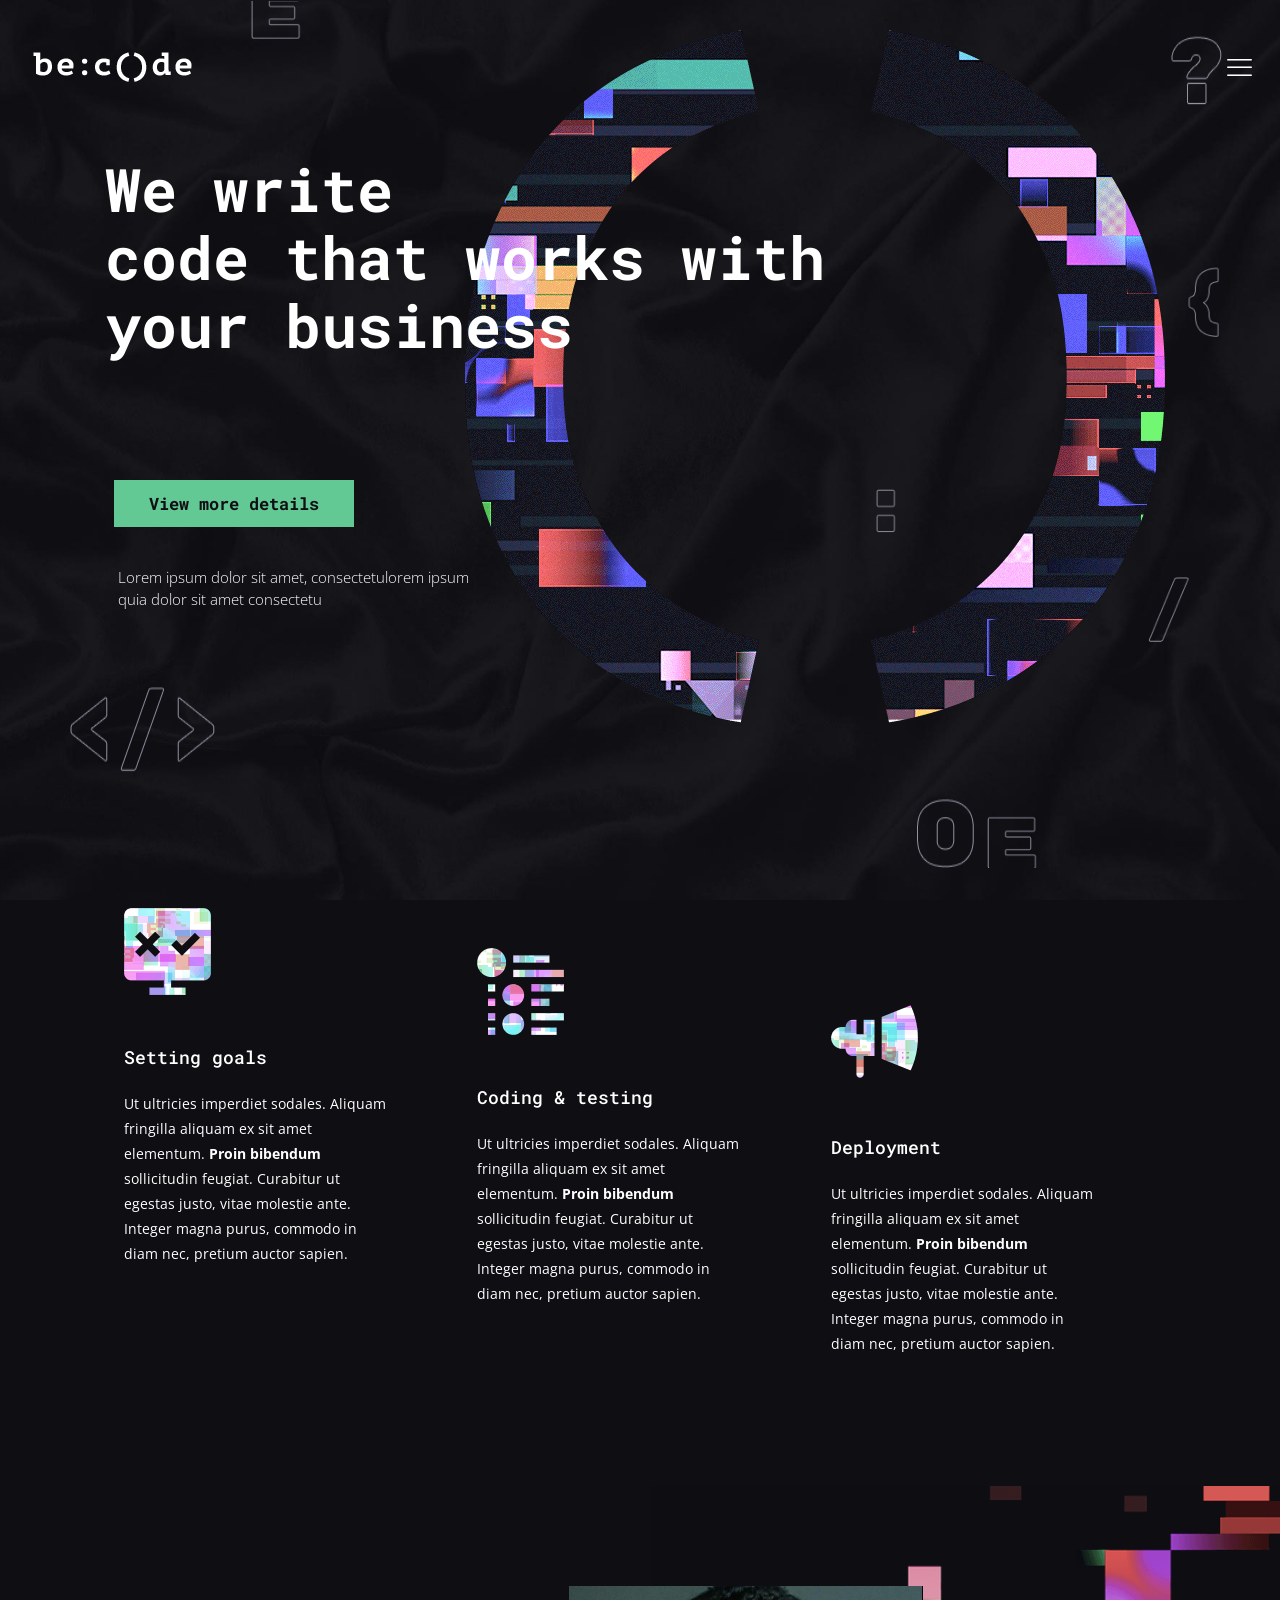
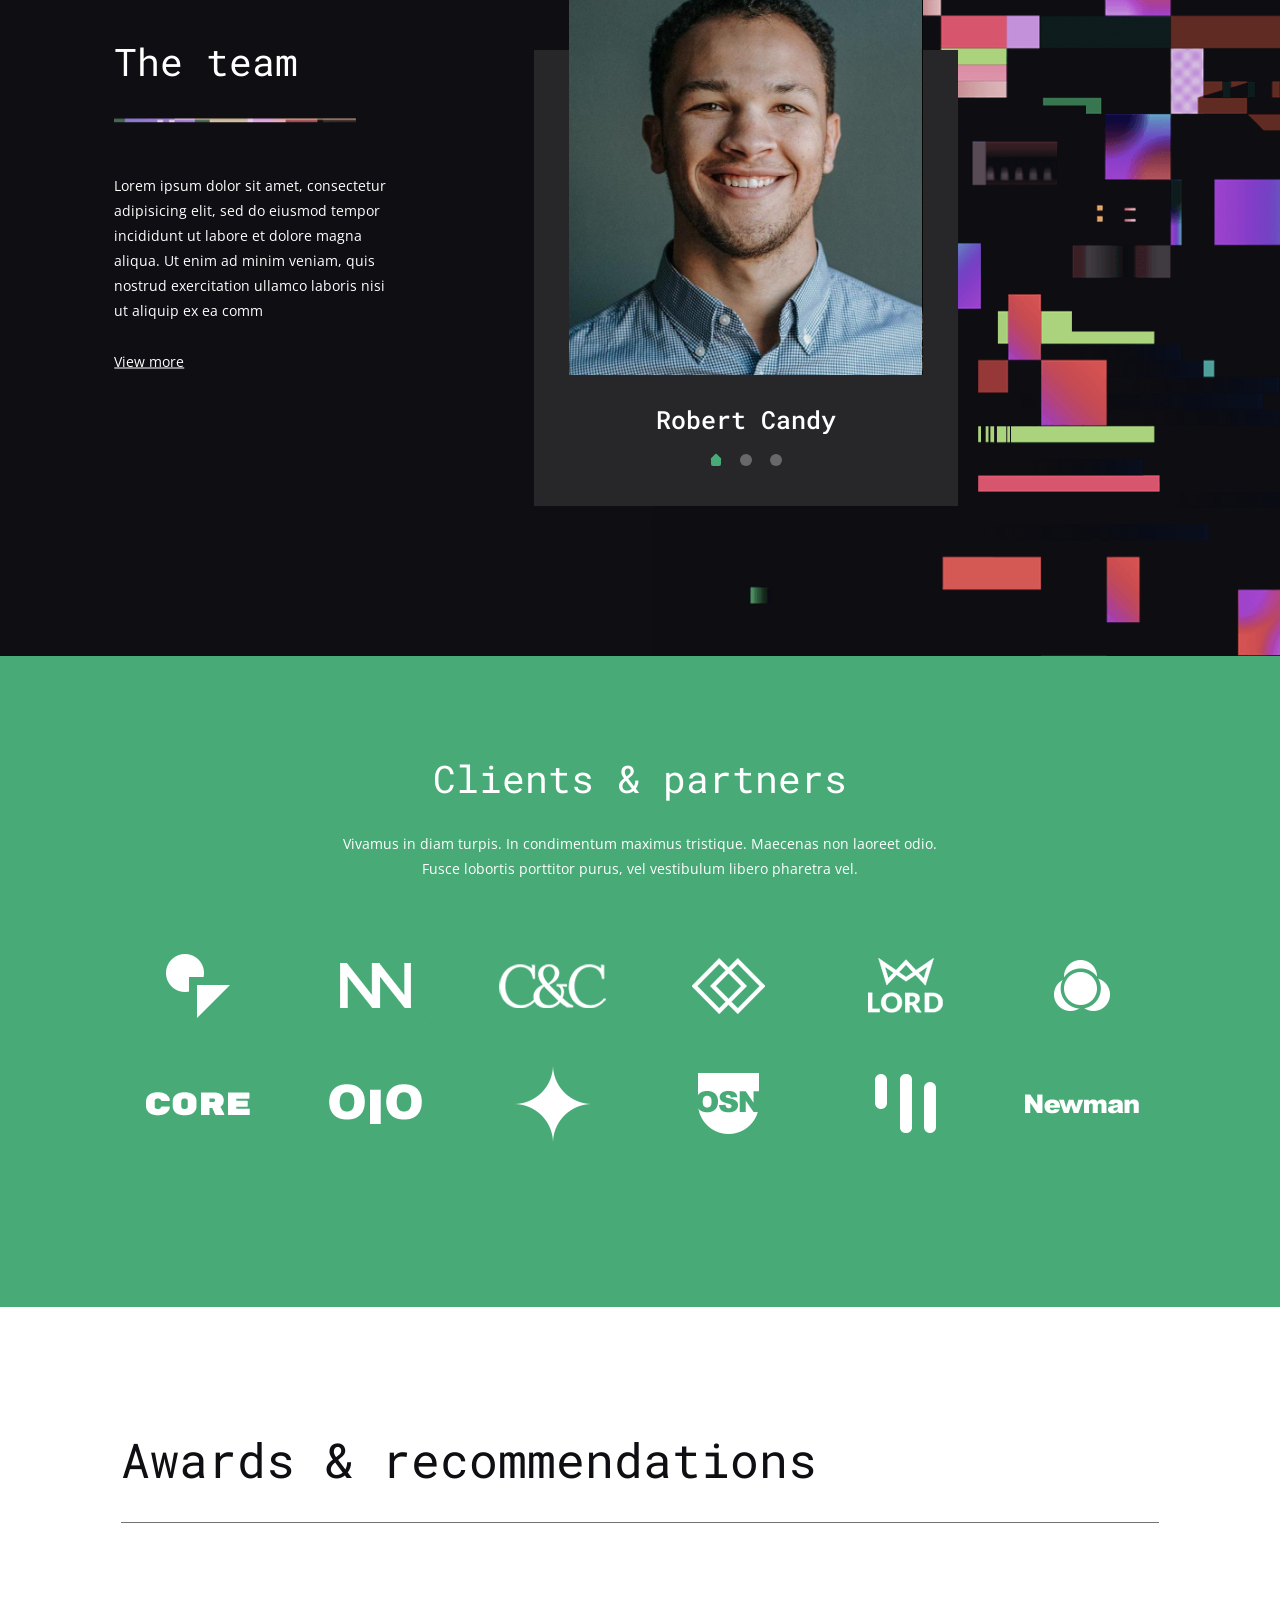
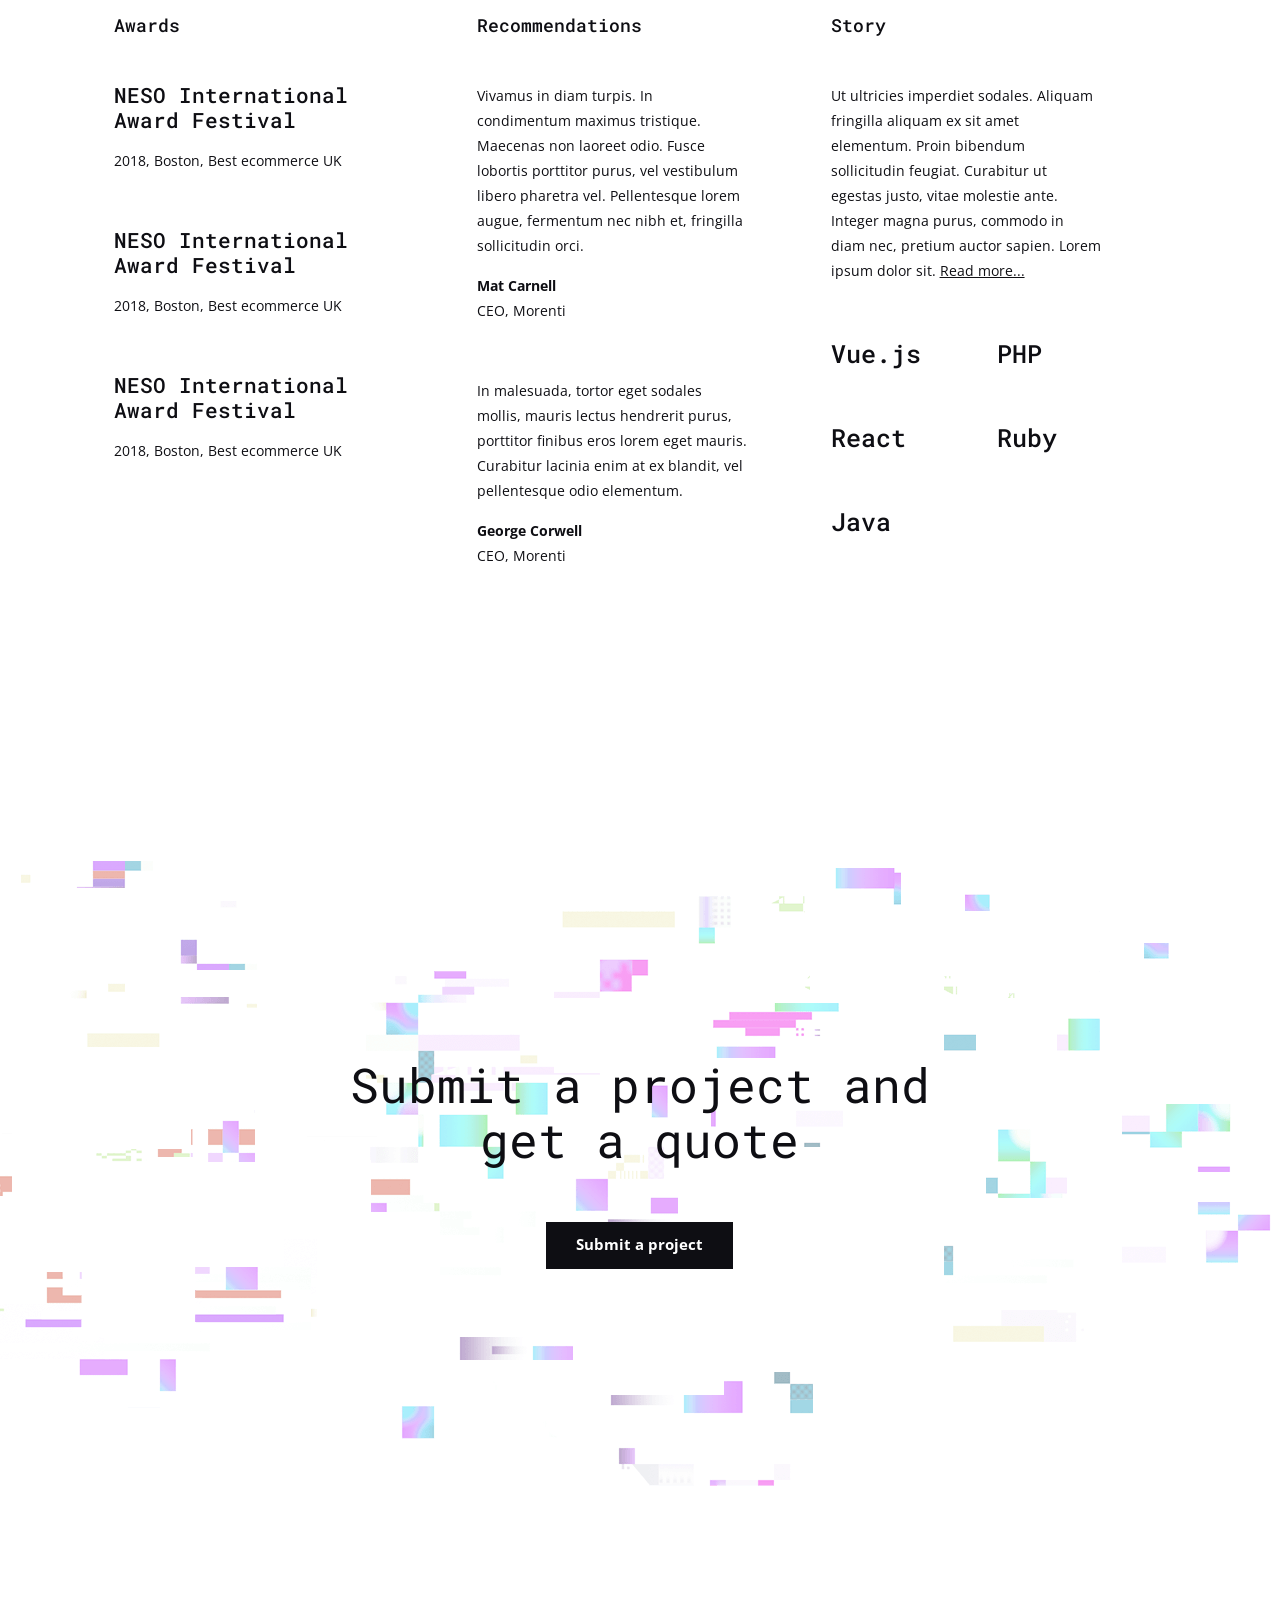
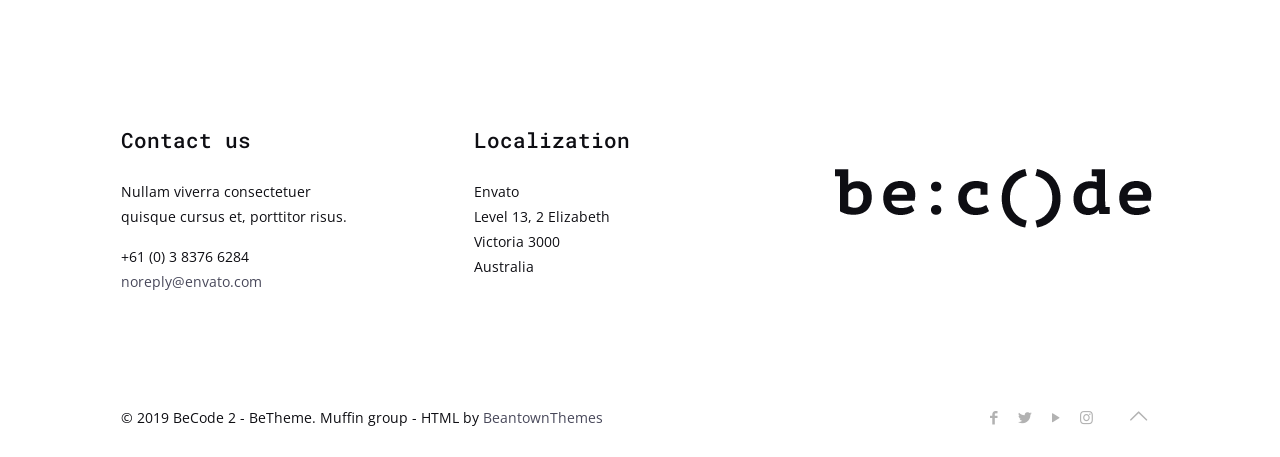
==== index-code2.html @ a57158c4 "first commit" ====
<!DOCTYPE html>
<!--[if lt IE 7]><html class="no-js lt-ie10 lt-ie9 lt-ie8 lt-ie7"> <![endif]-->
<!--[if IE 7]><html class="no-js lt-ie10 lt-ie9 lt-ie8"> <![endif]-->
<!--[if IE 8]><html class="no-js lt-ie10 lt-ie9"> <![endif]-->
<!--[if IE 9]><html class="no-js lt-ie10"> <![endif]-->
<!--[if gt IE 8]><!-->
<html class="no-js">
<!--<![endif]-->

<head>

    <!-- Basic Page Needs -->
    <meta charset="utf-8">
    <title>Be</title>
    <meta name="description" content="">
    <meta name="author" content="">

    <!-- Mobile Specific Metas -->
    <meta name="viewport" content="width=device-width, initial-scale=1, maximum-scale=1">

    <!-- Favicons -->
    <link rel="shortcut icon" href="content/code2/images/favicon.ico">

    <!-- FONTS -->
    <link rel='stylesheet' href='http://fonts.googleapis.com/css?family=Roboto:100,300,400,400italic,700'>
    <link rel='stylesheet' href='http://fonts.googleapis.com/css?family=Patua+One:100,300,400,400italic,700'>
    <link rel='stylesheet' href='http://fonts.googleapis.com/css?family=Lato:400,400italic,700,700italic,900'>
    <link rel='stylesheet' href='http://fonts.googleapis.com/css?family=Open+Sans:400,400italic,700,700italic,900'>
    <link rel='stylesheet' href='http://fonts.googleapis.com/css?family=Roboto+Mono:400,400italic,700,700italic,900'>

    <!-- CSS -->
    <link rel='stylesheet' href='css/global.css'>
    <link rel='stylesheet' href='content/code2/css/structure.css'>
    <link rel='stylesheet' href='content/code2/css/code2.css'>
    <link rel='stylesheet' href='content/code2/css/custom.css'>

    <!-- Revolution Slider -->
    <link rel="stylesheet" href="plugins/rs-plugin-5.3.1/css/settings.css">

</head>

<body class="home page template-slider style-simple button-flat layout-full-width if-disable if-border-hide no-shadows header-simple header-fw minimalist-header-no sticky-header sticky-tb-color ab-hide subheader-both-center menu-link-color mobile-tb-center mobile-side-slide mobile-mini-mr-ll tablet-sticky mobile-header-mini mobile-sticky tr-header tr-content">
    <div id="Wrapper">
        <div id="Header_wrapper" class>
            <header id="Header">

                <div id="Top_bar">
                    <div class="container">
                        <div class="column one">
                            <div class="top_bar_left clearfix">
                                <div class="logo">
                                    <a id="logo" href="index-code2.html" data-height="60" data-padding="15"><img class="logo-main scale-with-grid" src="content/code2/images/code2-logo1.png" data-retina="content/code2/images/code2-logo-retina1.png" data-height="30"><img class="logo-sticky scale-with-grid" src="content/code2/images/code2-logo1.png" data-retina="content/code2/images/code2-logo-retina1.png" data-height="30"><img class="logo-mobile scale-with-grid" src="content/code2/images/code2-logo1.png" data-retina="content/code2/images/code2-logo-retina1.png" data-height="30"><img class="logo-mobile-sticky scale-with-grid" src="content/code2/images/code2-logo1.png" data-retina="content/code2/images/code2-logo-retina1.png" data-height="30"></a>
                                </div>
                                <div class="menu_wrapper">
                                    <nav id="menu">
                                        <ul id="menu-menu" class="menu menu-main">
                                            <li class=" current-menu-item page_item current_page_item">
                                                <a href="index-code2.html"><span>Home</span></a>
                                            </li>
                                            <li>
                                                <a href="content/code2/about.html"><span>About us</span></a>
                                            </li>
                                            <li>
                                                <a href="content/code2/services.html"><span>Services</span></a>
                                            </li>
                                            <li>
                                                <a href="content/code2/hire-us.html"><span>Hire us!</span></a>
                                            </li>
                                            <li>
                                                <a target="_blank" href="http://bit.ly/1M6lijQ"><span><u>Buy now</u></span></a>
                                            </li>
                                        </ul>
                                    </nav><a class="responsive-menu-toggle" href="#"><i class="icon-menu-fine"></i></a>
                                </div>
                            </div>
                        </div>
                    </div>
                </div>
                <div class="mfn-main-slider" id="mfn-rev-slider">
                    <div id="rev_slider_1_1_wrapper" class="rev_slider_wrapper fullwidthbanner-container" data-source="gallery" style="margin:0px auto;background:rgba(15,15,20,0);padding:0px;margin-top:0px;margin-bottom:0px;">
                        <div id="rev_slider_1_1" class="rev_slider fullwidthabanner" style="display:none;" data-version="5.4.8.3">
                            <ul>
                                <li data-index="rs-1" data-transition="fade" data-slotamount="default" data-hideafterloop="0" data-hideslideonmobile="off" data-easein="default" data-easeout="default" data-masterspeed="300" data-rotate="0" data-saveperformance="off" data-data-param1
                                    data-param2 data-param3 data-param4 data-param5 data-param6 data-param7 data-param8 data-param9 data-param10 data-description>
                                    <img src="images/transparent.png" data-bgposition="center center" data-bgfit="cover" data-bgrepeat="no-repeat" data-bgparallax="off" class="rev-slidebg">
                                    <div class="tp-caption tp-resizeme rs-parallaxlevel-12" id="slide-1-layer-8" data-x data-y data-width="['none','none','none','none']" data-height="['full','full','full','full']" data-type="image" data-responsive_offset="on" data-frames='[{"delay":50,"speed":350,"frame":"0","from":"opacity:0;","to":"o:1;","ease":"Power3.easeInOut"},{"delay":"wait","speed":310,"frame":"999","to":"opacity:0;","ease":"Power3.easeInOut"}]'
                                        data-textAlign="['inherit','inherit','inherit','inherit']" data-paddingtop="[0,0,0,0]" data-paddingright="[0,0,0,0]" data-paddingbottom="[0,0,0,0]" data-paddingleft="[0,0,0,0]" style="z-index: 5;"><img src="content/code2/images/code2-slider-bg2.png" data-ww="1909px" data-hh="full">
                                    </div>
                                    <div class="tp-caption tp-resizeme rs-parallaxlevel-3" id="slide-1-layer-1" data-x="right" data-hoffset="45" data-y="center" data-voffset="-57" data-width="['none','none','none','none']" data-height="['none','none','none','none']" data-type="image" data-responsive_offset="on"
                                        data-frames='[{"delay":450,"speed":810,"frame":"0","from":"z:0;rX:0;rY:0;rZ:0;sX:0.9;sY:0.9;skX:0;skY:0;opacity:0;","to":"o:1;","ease":"Power3.easeOut"},{"delay":"wait","speed":310,"frame":"999","to":"opacity:0;","ease":"Power3.easeInOut"}]'
                                        data-textAlign="['inherit','inherit','inherit','inherit']" data-paddingtop="[0,0,0,0]" data-paddingright="[0,0,0,0]" data-paddingbottom="[0,0,0,0]" data-paddingleft="[0,0,0,0]" style="z-index: 6;"><img src="content/code2/images/code2_gif-1.gif" data-ww="700px" data-hh="693px">
                                    </div>
                                    <div class="tp-caption tp-resizeme rs-parallaxlevel-5" id="slide-1-layer-7" data-x="center" data-hoffset data-y="center" data-voffset="1" data-width="['full-proportional','full-proportional','full-proportional','full-proportional']" data-height="['full-proportional','full-proportional','full-proportional','full-proportional']"
                                        data-type="image" data-responsive_offset="on" data-frames='[{"delay":10,"speed":410,"frame":"0","from":"opacity:0;","to":"o:1;","ease":"Power3.easeInOut"},{"delay":"wait","speed":310,"frame":"999","to":"opacity:0;","ease":"Power3.easeInOut"}]'
                                        data-textAlign="['inherit','inherit','inherit','inherit']" data-paddingtop="[0,0,0,0]" data-paddingright="[0,0,0,0]" data-paddingbottom="[0,0,0,0]" data-paddingleft="[0,0,0,0]" style="z-index: 7;"><img src="content/code2/images/code2-slider-bg1.png" data-ww="full-proportional" data-hh="full-proportional">
                                    </div>
                                    <div class="tp-caption tp-resizeme" id="slide-1-layer-3" data-x="35" data-y="155" data-width="['auto']" data-height="['auto']" data-type="text" data-responsive_offset="on" data-frames='[{"delay":10,"speed":410,"frame":"0","from":"opacity:0;","to":"o:1;","ease":"Power3.easeInOut"},{"delay":"wait","speed":310,"frame":"999","to":"opacity:0;","ease":"Power3.easeInOut"}]'
                                        data-textAlign="['inherit','inherit','inherit','inherit']" data-paddingtop="[0,0,0,0]" data-paddingright="[0,0,0,0]" data-paddingbottom="[0,0,0,0]" data-paddingleft="[0,0,0,0]" style="z-index: 8; white-space: nowrap; font-size: 60px; line-height: 68px; font-weight: 700; color: #fff; letter-spacing: 0px;font-family:Roboto Mono;">
                                        We write
                                        <br> code that works with
                                        <br> your business
                                    </div>
                                    <div class="tp-caption rev-btn" id="slide-1-layer-5" data-x="44" data-y="480" data-width="['auto']" data-height="['auto']" data-type="button" data-actions='[{"event":"click","action":"scrollbelow","offset":"-85px","delay":"100","speed":"700","ease":"Linear.easeNone"}]'
                                        data-responsive_offset="on" data-frames='[{"delay":10,"speed":430,"frame":"0","from":"opacity:0;","to":"o:1;","ease":"Power3.easeInOut"},{"delay":"wait","speed":310,"frame":"999","to":"opacity:0;","ease":"Power3.easeInOut"},{"frame":"hover","speed":"0","ease":"Linear.easeNone","to":"o:1;rX:0;rY:0;rZ:0;z:0;","style":"c:rgba(0,0,0,1);bg:rgba(255,255,255,1);bs:solid;bw:0 0 0 0;"}]'
                                        data-textAlign="['inherit','inherit','inherit','inherit']" data-paddingtop="[15,15,15,15]" data-paddingright="[35,35,35,35]" data-paddingbottom="[15,15,15,15]" data-paddingleft="[35,35,35,35]" style="z-index: 9; white-space: nowrap; font-size: 17px; line-height: 17px; font-weight: 700; color: #101014; letter-spacing: px;font-family:Roboto Mono;background-color:rgb(99,201,148);border-color:rgba(0,0,0,1);outline:none;box-shadow:none;box-sizing:border-box;-moz-box-sizing:border-box;-webkit-box-sizing:border-box;cursor:pointer;">
                                        View more details
                                    </div>
                                    <div class="tp-caption tp-resizeme" id="slide-1-layer-6" data-x="48" data-y="566" data-width="['auto']" data-height="['auto']" data-type="text" data-responsive_offset="on" data-frames='[{"delay":10,"speed":430,"frame":"0","from":"opacity:0;","to":"o:1;","ease":"Power3.easeInOut"},{"delay":"wait","speed":310,"frame":"999","to":"opacity:0;","ease":"Power3.easeInOut"}]'
                                        data-textAlign="['inherit','inherit','inherit','inherit']" data-paddingtop="[0,0,0,0]" data-paddingright="[0,0,0,0]" data-paddingbottom="[0,0,0,0]" data-paddingleft="[0,0,0,0]" style="z-index: 10; white-space: nowrap; font-size: 15px; line-height: 22px; font-weight: 300; color: #fff; letter-spacing: 0px;font-family:open sans;">
                                        Lorem ipsum dolor sit amet, consectetulorem ipsum
                                        <br> quia dolor sit amet consectetu
                                    </div>
                                </li>
                            </ul>
                            <div class="tp-bannertimer tp-bottom" style="visibility: hidden !important;"></div>
                        </div>
                    </div>
                </div>
            </header>
        </div>
        <div id="Content">
            <div class="content_wrapper clearfix">
                <div class="sections_group">
                    <div class="entry-content">
                        <div class="section mcb-section dark" style="padding-top:130px;padding-bottom:75px;background-image:url(content/code2/images/code2-home-section-bg.png);background-repeat:no-repeat;background-position:center;">
                            <div class="section_wrapper mcb-section-inner">
                                <div class="wrap mcb-wrap one-third valign-top move-up clearfix" style="padding:0 1%;margin-top:-90px" data-mobile="no-up">
                                    <div class="mcb-wrap-inner">
                                        <div class="column mcb-column one column_image">
                                            <div class="image_frame image_item no_link scale-with-grid no_border" style="margin-bottom:10px;">
                                                <div class="image_wrapper"><img class="scale-with-grid" src="content/code2/images/code2-home-icon1.png">
                                                </div>
                                            </div>
                                        </div>
                                        <div class="column mcb-column five-sixth column_column">
                                            <div class="column_attr clearfix">
                                                <h5>Setting goals</h5>
                                                <hr class="no_line" style="margin: 0 auto 5px;">
                                                <p>
                                                    Ut ultricies imperdiet sodales. Aliquam fringilla aliquam ex sit amet elementum. <b>Proin bibendum</b> sollicitudin feugiat. Curabitur ut egestas justo, vitae molestie ante. Integer magna purus, commodo
                                                    in diam nec, pretium auctor sapien.
                                                </p>
                                            </div>
                                        </div>
                                    </div>
                                </div>
                                <div class="wrap mcb-wrap one-third valign-top move-up clearfix" style="padding:0 1%;margin-top:-50px" data-mobile="no-up">
                                    <div class="mcb-wrap-inner">
                                        <div class="column mcb-column one column_image">
                                            <div class="image_frame image_item no_link scale-with-grid no_border" style="margin-bottom:10px;">
                                                <div class="image_wrapper"><img class="scale-with-grid" src="content/code2/images/code2-home-icon2.png">
                                                </div>
                                            </div>
                                        </div>
                                        <div class="column mcb-column five-sixth column_column">
                                            <div class="column_attr clearfix">
                                                <h5>Coding & testing</h5>
                                                <hr class="no_line" style="margin: 0 auto 5px;">
                                                <p>
                                                    Ut ultricies imperdiet sodales. Aliquam fringilla aliquam ex sit amet elementum. <b>Proin bibendum</b> sollicitudin feugiat. Curabitur ut egestas justo, vitae molestie ante. Integer magna purus, commodo
                                                    in diam nec, pretium auctor sapien.
                                                </p>
                                            </div>
                                        </div>
                                    </div>
                                </div>
                                <div class="wrap mcb-wrap one-third valign-top clearfix" style="padding:0 1%">
                                    <div class="mcb-wrap-inner">
                                        <div class="column mcb-column one column_image">
                                            <div class="image_frame image_item no_link scale-with-grid no_border" style="margin-bottom:10px;">
                                                <div class="image_wrapper"><img class="scale-with-grid" src="content/code2/images/code2-home-icon3.png">
                                                </div>
                                            </div>
                                        </div>
                                        <div class="column mcb-column five-sixth column_column">
                                            <div class="column_attr clearfix">
                                                <h5>Deployment</h5>
                                                <hr class="no_line" style="margin: 0 auto 5px;">
                                                <p>
                                                    Ut ultricies imperdiet sodales. Aliquam fringilla aliquam ex sit amet elementum. <b>Proin bibendum</b> sollicitudin feugiat. Curabitur ut egestas justo, vitae molestie ante. Integer magna purus, commodo
                                                    in diam nec, pretium auctor sapien.
                                                </p>
                                            </div>
                                        </div>
                                    </div>
                                </div>
                            </div>
                        </div>
                        <div class="section mcb-section dark equal-height-wrap bg-contain" style="padding-top:100px;padding-bottom:150px;background-image:url(content/code2/images/code2-home-sectio-bg-2.png);background-repeat:no-repeat;background-position:right center;">
                            <div class="section_wrapper mcb-section-inner">
                                <div class="wrap mcb-wrap  two-fifth valign-middle clearfix" style="padding:0 0 40px 0">
                                    <div class="mcb-wrap-inner">
                                        <div class="column mcb-column one column_column column-margin-20px">
                                            <div class="column_attr clearfix">
                                                <h2>The team</h2>
                                            </div>
                                        </div>
                                        <div class="column mcb-column one column_image">
                                            <div class="image_frame image_item no_link scale-with-grid no_border" style="margin-bottom:10px;">
                                                <div class="image_wrapper"><img class="scale-with-grid" src="content/code2/images/code2-section-divider.png">
                                                </div>
                                            </div>
                                        </div>
                                        <div class="column mcb-column two-third column_column">
                                            <div class="column_attr clearfix">
                                                <p>
                                                    Lorem ipsum dolor sit amet, consectetur adipisicing elit, sed do eiusmod tempor incididunt ut labore et dolore magna aliqua. Ut enim ad minim veniam, quis nostrud exercitation ullamco laboris nisi ut aliquip ex ea comm
                                                </p>
                                                <hr class="no_line" style="margin: 0 auto 10px;">
                                                <a href="#" style="color:#fff;"><u>View more</u></a>
                                            </div>
                                        </div>
                                    </div>
                                </div>
                                <div class="wrap mcb-wrap  two-fifth valign-middle clearfix" style="padding:0 3%;background-image:url(content/code2/images/coder2-home-staffbg.png);background-repeat:no-repeat;background-position:center top;">
                                    <div class="mcb-wrap-inner">
                                        <div class="column mcb-column one column_slider">
                                            <div class="content_slider description flat hide-arrows">
                                                <ul class="content_slider_ul">
                                                    <li class="content_slider_li_1"><img src="content/code2/images/code2-staff-3-780x860.jpg" class="scale-with-grid wp-post-image" alt>
                                                        <h3 class="title">Robert Candy</h3>
                                                    </li>
                                                    <li class="content_slider_li_2"><img src="content/code2/images/code2-staff-2-780x860.jpg" class="scale-with-grid wp-post-image" alt>
                                                        <h3 class="title">Liroy Jenkins</h3>
                                                    </li>
                                                    <li class="content_slider_li_3"><img src="content/code2/images/code2-staff-1-780x860.jpg" class="scale-with-grid wp-post-image" alt>
                                                        <h3 class="title">Bob Bobson</h3>
                                                    </li>
                                                </ul>
                                                <div class="slider_pager slider_pagination"></div>
                                            </div>
                                        </div>
                                    </div>
                                </div>
                            </div>
                        </div>
                        <div class="section mcb-section dark" style="padding-top:100px;padding-bottom:125px;background-color:#48ab77">
                            <div class="section_wrapper mcb-section-inner">
                                <div class="wrap mcb-wrap one valign-top clearfix">
                                    <div class="mcb-wrap-inner">
                                        <div class="column mcb-column one-fifth column_placeholder">
                                            <div class="placeholder">
                                                &nbsp;
                                            </div>
                                        </div>
                                        <div class="column mcb-column three-fifth column_column">
                                            <div class="column_attr clearfix align_center">
                                                <h2>Clients & partners</h2>
                                                <hr class="no_line" style="margin: 0 auto 15px;">
                                                <p>
                                                    Vivamus in diam turpis. In condimentum maximus tristique. Maecenas non laoreet odio. Fusce lobortis porttitor purus, vel vestibulum libero pharetra vel.
                                                </p>
                                                <hr class="no_line" style="margin: 0 auto 10px;">
                                            </div>
                                        </div>
                                    </div>
                                </div>
                                <div class="wrap mcb-wrap one valign-top clearfix">
                                    <div class="mcb-wrap-inner">
                                        <div class="column mcb-column one-sixth column_image">
                                            <div class="image_frame image_item no_link scale-with-grid aligncenter no_border">
                                                <div class="image_wrapper"><img class="scale-with-grid" src="content/code2/images/code2-client5.png">
                                                </div>
                                            </div>
                                        </div>
                                        <div class="column mcb-column one-sixth column_image">
                                            <div class="image_frame image_item no_link scale-with-grid aligncenter no_border">
                                                <div class="image_wrapper"><img class="scale-with-grid" src="content/code2/images/code2-client12.png">
                                                </div>
                                            </div>
                                        </div>
                                        <div class="column mcb-column one-sixth column_image">
                                            <div class="image_frame image_item no_link scale-with-grid aligncenter no_border">
                                                <div class="image_wrapper"><img class="scale-with-grid" src="content/code2/images/code2-client1.png">
                                                </div>
                                            </div>
                                        </div>
                                        <div class="column mcb-column one-sixth column_image">
                                            <div class="image_frame image_item no_link scale-with-grid aligncenter no_border">
                                                <div class="image_wrapper"><img class="scale-with-grid" src="content/code2/images/code2-client2.png">
                                                </div>
                                            </div>
                                        </div>
                                        <div class="column mcb-column one-sixth column_image">
                                            <div class="image_frame image_item no_link scale-with-grid aligncenter no_border">
                                                <div class="image_wrapper"><img class="scale-with-grid" src="content/code2/images/code2-client3.png">
                                                </div>
                                            </div>
                                        </div>
                                        <div class="column mcb-column one-sixth column_image">
                                            <div class="image_frame image_item no_link scale-with-grid aligncenter no_border">
                                                <div class="image_wrapper"><img class="scale-with-grid" src="content/code2/images/code2-client4.png">
                                                </div>
                                            </div>
                                        </div>
                                        <div class="column mcb-column one column_divider">
                                            <hr class="no_line">
                                        </div>
                                        <div class="column mcb-column one-sixth column_image">
                                            <div class="image_frame image_item no_link scale-with-grid aligncenter no_border">
                                                <div class="image_wrapper"><img class="scale-with-grid" src="content/code2/images/code2-client6.png">
                                                </div>
                                            </div>
                                        </div>
                                        <div class="column mcb-column one-sixth column_image">
                                            <div class="image_frame image_item no_link scale-with-grid aligncenter no_border">
                                                <div class="image_wrapper"><img class="scale-with-grid" src="content/code2/images/code2-client8.png">
                                                </div>
                                            </div>
                                        </div>
                                        <div class="column mcb-column one-sixth column_image">
                                            <div class="image_frame image_item no_link scale-with-grid aligncenter no_border">
                                                <div class="image_wrapper"><img class="scale-with-grid" src="content/code2/images/code2-client9.png">
                                                </div>
                                            </div>
                                        </div>
                                        <div class="column mcb-column one-sixth column_image">
                                            <div class="image_frame image_item no_link scale-with-grid aligncenter no_border">
                                                <div class="image_wrapper"><img class="scale-with-grid" src="content/code2/images/code2-client10.png">
                                                </div>
                                            </div>
                                        </div>
                                        <div class="column mcb-column one-sixth column_image">
                                            <div class="image_frame image_item no_link scale-with-grid aligncenter no_border">
                                                <div class="image_wrapper"><img class="scale-with-grid" src="content/code2/images/code2-client11.png">
                                                </div>
                                            </div>
                                        </div>
                                        <div class="column mcb-column one-sixth column_image">
                                            <div class="image_frame image_item no_link scale-with-grid aligncenter no_border">
                                                <div class="image_wrapper"><img class="scale-with-grid" src="content/code2/images/7.png">
                                                </div>
                                            </div>
                                        </div>
                                    </div>
                                </div>
                            </div>
                        </div>
                        <div class="section mcb-section" style="padding-top:125px;padding-bottom:100px;background-color:#ffffff">
                            <div class="section_wrapper mcb-section-inner">
                                <div class="wrap mcb-wrap one valign-top clearfix">
                                    <div class="mcb-wrap-inner">
                                        <div class="column mcb-column one column_column column-margin-20px">
                                            <div class="column_attr clearfix">
                                                <h1>Awards & recommendations</h1>
                                            </div>
                                        </div>
                                        <div class="column mcb-column one column_divider">
                                            <hr class=" hr_color" style="margin: 0 auto 90px;">
                                        </div>
                                    </div>
                                </div>
                                <div class="wrap mcb-wrap one-third valign-top clearfix">
                                    <div class="mcb-wrap-inner">
                                        <div class="column mcb-column one column_column column-margin-30px">
                                            <div class="column_attr clearfix">
                                                <h5>Awards</h5>
                                            </div>
                                        </div>
                                        <div class="column mcb-column one column_column">
                                            <div class="column_attr clearfix">
                                                <h4>NESO International
                                                    <br> Award Festival</h4>
                                                <p>
                                                    2018, Boston, Best ecommerce UK
                                                </p>
                                            </div>
                                        </div>
                                        <div class="column mcb-column one column_column">
                                            <div class="column_attr clearfix">
                                                <h4>NESO International
                                                    <br> Award Festival</h4>
                                                <p>
                                                    2018, Boston, Best ecommerce UK
                                                </p>
                                            </div>
                                        </div>
                                        <div class="column mcb-column one column_column">
                                            <div class="column_attr clearfix">
                                                <h4>NESO International
                                                    <br> Award Festival</h4>
                                                <p>
                                                    2018, Boston, Best ecommerce UK
                                                </p>
                                            </div>
                                        </div>
                                    </div>
                                </div>
                                <div class="wrap mcb-wrap one-third valign-top clearfix" style="padding:0 1%">
                                    <div class="mcb-wrap-inner">
                                        <div class="column mcb-column one column_column column-margin-30px">
                                            <div class="column_attr clearfix">
                                                <h5>Recommendations</h5>
                                            </div>
                                        </div>
                                        <div class="column mcb-column five-sixth column_column">
                                            <div class="column_attr clearfix">
                                                <p>
                                                    Vivamus in diam turpis. In condimentum maximus tristique. Maecenas non laoreet odio. Fusce lobortis porttitor purus, vel vestibulum libero pharetra vel. Pellentesque lorem augue, fermentum nec nibh et, fringilla sollicitudin orci.
                                                </p>
                                                <p>
                                                    <b>Mat Carnell</b>
                                                    <br> CEO, Morenti
                                                </p>
                                            </div>
                                        </div>
                                        <div class="column mcb-column five-sixth column_column">
                                            <div class="column_attr clearfix">
                                                <p>
                                                    In malesuada, tortor eget sodales mollis, mauris lectus hendrerit purus, porttitor finibus eros lorem eget mauris. Curabitur lacinia enim at ex blandit, vel pellentesque odio elementum.
                                                </p>
                                                <p>
                                                    <b>George Corwell</b>
                                                    <br> CEO, Morenti
                                                </p>
                                            </div>
                                        </div>
                                    </div>
                                </div>
                                <div class="wrap mcb-wrap one-third valign-top clearfix" style="padding:0 1%">
                                    <div class="mcb-wrap-inner">
                                        <div class="column mcb-column one column_column column-margin-30px">
                                            <div class="column_attr clearfix">
                                                <h5>Story</h5>
                                            </div>
                                        </div>
                                        <div class="column mcb-column five-sixth column_column">
                                            <div class="column_attr clearfix">
                                                <p>
                                                    Ut ultricies imperdiet sodales. Aliquam fringilla aliquam ex sit amet elementum. Proin bibendum sollicitudin feugiat. Curabitur ut egestas justo, vitae molestie ante. Integer magna purus, commodo in diam nec, pretium auctor sapien. Lorem ipsum dolor sit.
                                                    <a href="content/code2/about.html"><u>Read more...</u></a>
                                                </p>
                                            </div>
                                        </div>
                                        <div class="column mcb-column one column_divider">
                                            <hr class="no_line">
                                        </div>
                                        <div class="column mcb-column one-second column_column">
                                            <div class="column_attr clearfix">
                                                <h3>Vue.js</h3>
                                            </div>
                                        </div>
                                        <div class="column mcb-column one-second column_column">
                                            <div class="column_attr clearfix">
                                                <h3>PHP</h3>
                                            </div>
                                        </div>
                                        <div class="column mcb-column one-second column_column">
                                            <div class="column_attr clearfix">
                                                <h3>React</h3>
                                            </div>
                                        </div>
                                        <div class="column mcb-column one-second column_column">
                                            <div class="column_attr clearfix">
                                                <h3>Ruby</h3>
                                            </div>
                                        </div>
                                        <div class="column mcb-column one-second column_column">
                                            <div class="column_attr clearfix">
                                                <h3>Java</h3>
                                            </div>
                                        </div>
                                    </div>
                                </div>
                            </div>
                        </div>
                        <div class="section mcb-section full-screen" style="padding-top:175px;padding-bottom:150px;background-color:#fff;background-image:url(content/code2/images/code2-home-last-section-bg.png);background-repeat:no-repeat;background-position:center;">
                            <div class="section_wrapper mcb-section-inner">
                                <div class="wrap mcb-wrap one valign-top clearfix">
                                    <div class="mcb-wrap-inner">
                                        <div class="column mcb-column one column_column">
                                            <div class="column_attr clearfix align_center">
                                                <h1>Submit a project and
                                                    <br> get a quote</h1>
                                            </div>
                                        </div>
                                        <div class="column mcb-column one column_button">
                                            <div class="button_align align_center">
                                                <a class="button button_size_3 button_dark button_js" href="content/code2/hire-us.html"><span class="button_label"><strong>Submit a project</strong></span></a>
                                            </div>
                                        </div>
                                    </div>
                                </div>
                            </div>
                        </div>
                    </div>
                </div>
            </div>
        </div>
        <footer id="Footer" class="clearfix">
            <div class="widgets_wrapper">
                <div class="container">
                    <div class="column one-third">
                        <aside class="widget_text widget widget_custom_html">
                            <h4>Contact us</h4>
                            <div class="textwidget custom-html-widget">
                                <hr class="no_line" style="margin: 0 auto 10px;">
                                <p>
                                    Nullam viverra consectetuer
                                    <br> quisque cursus et, porttitor risus.
                                </p>
                                <p>
                                    +61 (0) 3 8376 6284
                                    <br>
                                    <a href="#">noreply@envato.com</a>
                                </p>
                            </div>
                        </aside>
                    </div>
                    <div class="column one-third">
                        <aside class="widget_text widget widget_custom_html">
                            <h4>Localization</h4>
                            <div class="textwidget custom-html-widget">
                                <hr class="no_line" style="margin: 0 auto 10px;">
                                <p>
                                    Envato
                                    <br> Level 13, 2 Elizabeth
                                    <br> Victoria 3000
                                    <br> Australia
                                </p>
                            </div>
                        </aside>
                    </div>
                    <div class="column one-third">
                        <aside class="widget_text widget widget_custom_html">
                            <div class="textwidget custom-html-widget">
                                <hr class="no_line" style="margin: 0 auto 40px;">
                                <div style="text-align:center;">
                                    <img src="content/code2/images/code2-footer-logo.png">
                                </div>
                            </div>
                        </aside>
                    </div>
                </div>
            </div>
            <div class="footer_copy">
                <div class="container">
                    <div class="column one">
                        <a id="back_to_top" class="button button_js" href><i class="icon-up-open-big"></i></a>
                        <div class="copyright">
                            &copy; 2019 BeCode 2 - BeTheme. Muffin group - HTML by <a target="_blank" rel="nofollow" href="http://bit.ly/1M6lijQ">BeantownThemes</a>
                        </div>
                        <ul class="social">
                            <li class="facebook">
                                <a href="#"><i class="icon-facebook"></i></a>
                            </li>
                            <li class="twitter">
                                <a href="#"><i class="icon-twitter"></i></a>
                            </li>
                            <li class="youtube">
                                <a href="#"><i class="icon-play"></i></a>
                            </li>
                            <li class="instagram">
                                <a href="#"><i class="icon-instagram"></i></a>
                            </li>
                        </ul>
                    </div>
                </div>
            </div>
        </footer>
    </div>
    <div id="Side_slide" class="right dark" data-width="250">
        <div class="close-wrapper">
            <a href="#" class="close"><i class="icon-cancel-fine"></i></a>
        </div>
        <div class="extras">
            <div class="extras-wrapper"></div>
        </div>
        <div class="menu_wrapper"></div>
        <ul class="social">
            <li class="facebook">
                <a href="#"><i class="icon-facebook"></i></a>
            </li>
            <li class="twitter">
                <a href="#"><i class="icon-twitter"></i></a>
            </li>
            <li class="youtube">
                <a href="#"><i class="icon-play"></i></a>
            </li>
            <li class="instagram">
                <a href="#"><i class="icon-instagram"></i></a>
            </li>
        </ul>
    </div>
    <div id="body_overlay"></div>


    <!-- JS -->
    <script src="js/jquery-2.1.4.min.js"></script>

    <script src="js/mfn.menu.js"></script>
    <script src="js/jquery.plugins.js"></script>
    <script src="js/jquery.jplayer.min.js"></script>
    <script src="js/animations/animations.js"></script>
    <script src="js/translate3d.js"></script>
    <script src="js/scripts.js"></script>


    <script src="plugins/rs-plugin-5.3.1/js/jquery.themepunch.tools.min.js"></script>
    <script src="plugins/rs-plugin-5.3.1/js/jquery.themepunch.revolution.min.js"></script>

    <script src="plugins/rs-plugin-5.3.1/js/extensions/revolution.extension.video.min.js"></script>
    <script src="plugins/rs-plugin-5.3.1/js/extensions/revolution.extension.slideanims.min.js"></script>
    <script src="plugins/rs-plugin-5.3.1/js/extensions/revolution.extension.actions.min.js"></script>
    <script src="plugins/rs-plugin-5.3.1/js/extensions/revolution.extension.layeranimation.min.js"></script>
    <script src="plugins/rs-plugin-5.3.1/js/extensions/revolution.extension.kenburn.min.js"></script>
    <script src="plugins/rs-plugin-5.3.1/js/extensions/revolution.extension.navigation.min.js"></script>
    <script src="plugins/rs-plugin-5.3.1/js/extensions/revolution.extension.migration.min.js"></script>
    <script src="plugins/rs-plugin-5.3.1/js/extensions/revolution.extension.parallax.min.js"></script>

	<script>
	var revapi1, tpj;
	( function() {
	if (!/loaded|interactive|complete/.test(document.readyState))
	document.addEventListener("DOMContentLoaded", onLoad);
	else
	onLoad();
	function onLoad() {
	if (tpj === undefined) {
		tpj = jQuery;
		if ("off" =="on")
			tpj.noConflict();
	}
	if (tpj("#rev_slider_1_1").revolution == undefined) {
		revslider_showDoubleJqueryError("#rev_slider_1_1");
	} else {
		revapi1 = tpj("#rev_slider_1_1").show().revolution({
			sliderType :"standard",
			sliderLayout :"auto",
			dottedOverlay :"none",
			delay : 9000,
			navigation : {
				onHoverStop :"off",
			},
			visibilityLevels : [1240, 1024, 778, 480],
			gridwidth : 1140,
			gridheight : 868,
			lazyType :"none",
			parallax : {
				type :"scroll",
				origo :"enterpoint",
				speed : 400,
				speedbg : 0,
				speedls : 0,
				levels : [5, 10, 15, 20, 25, 30, 35, 40, 45, 46, 47, 48, 49, 50, 51, 55],
			},
			shadow : 0,
			spinner :"spinner3",
			stopLoop :"off",
			stopAfterLoops : -1,
			stopAtSlide : -1,
			shuffle :"off",
			autoHeight :"off",
			disableProgressBar :"on",
			hideThumbsOnMobile :"off",
			hideSliderAtLimit : 0,
			hideCaptionAtLimit : 0,
			hideAllCaptionAtLilmit : 0,
			debugMode : false,
			fallbacks : {
				simplifyAll :"off",
				nextSlideOnWindowFocus :"off",
				disableFocusListener : false,
			}
		});
	};
	};
	}());
	</script>


</body>

</html>
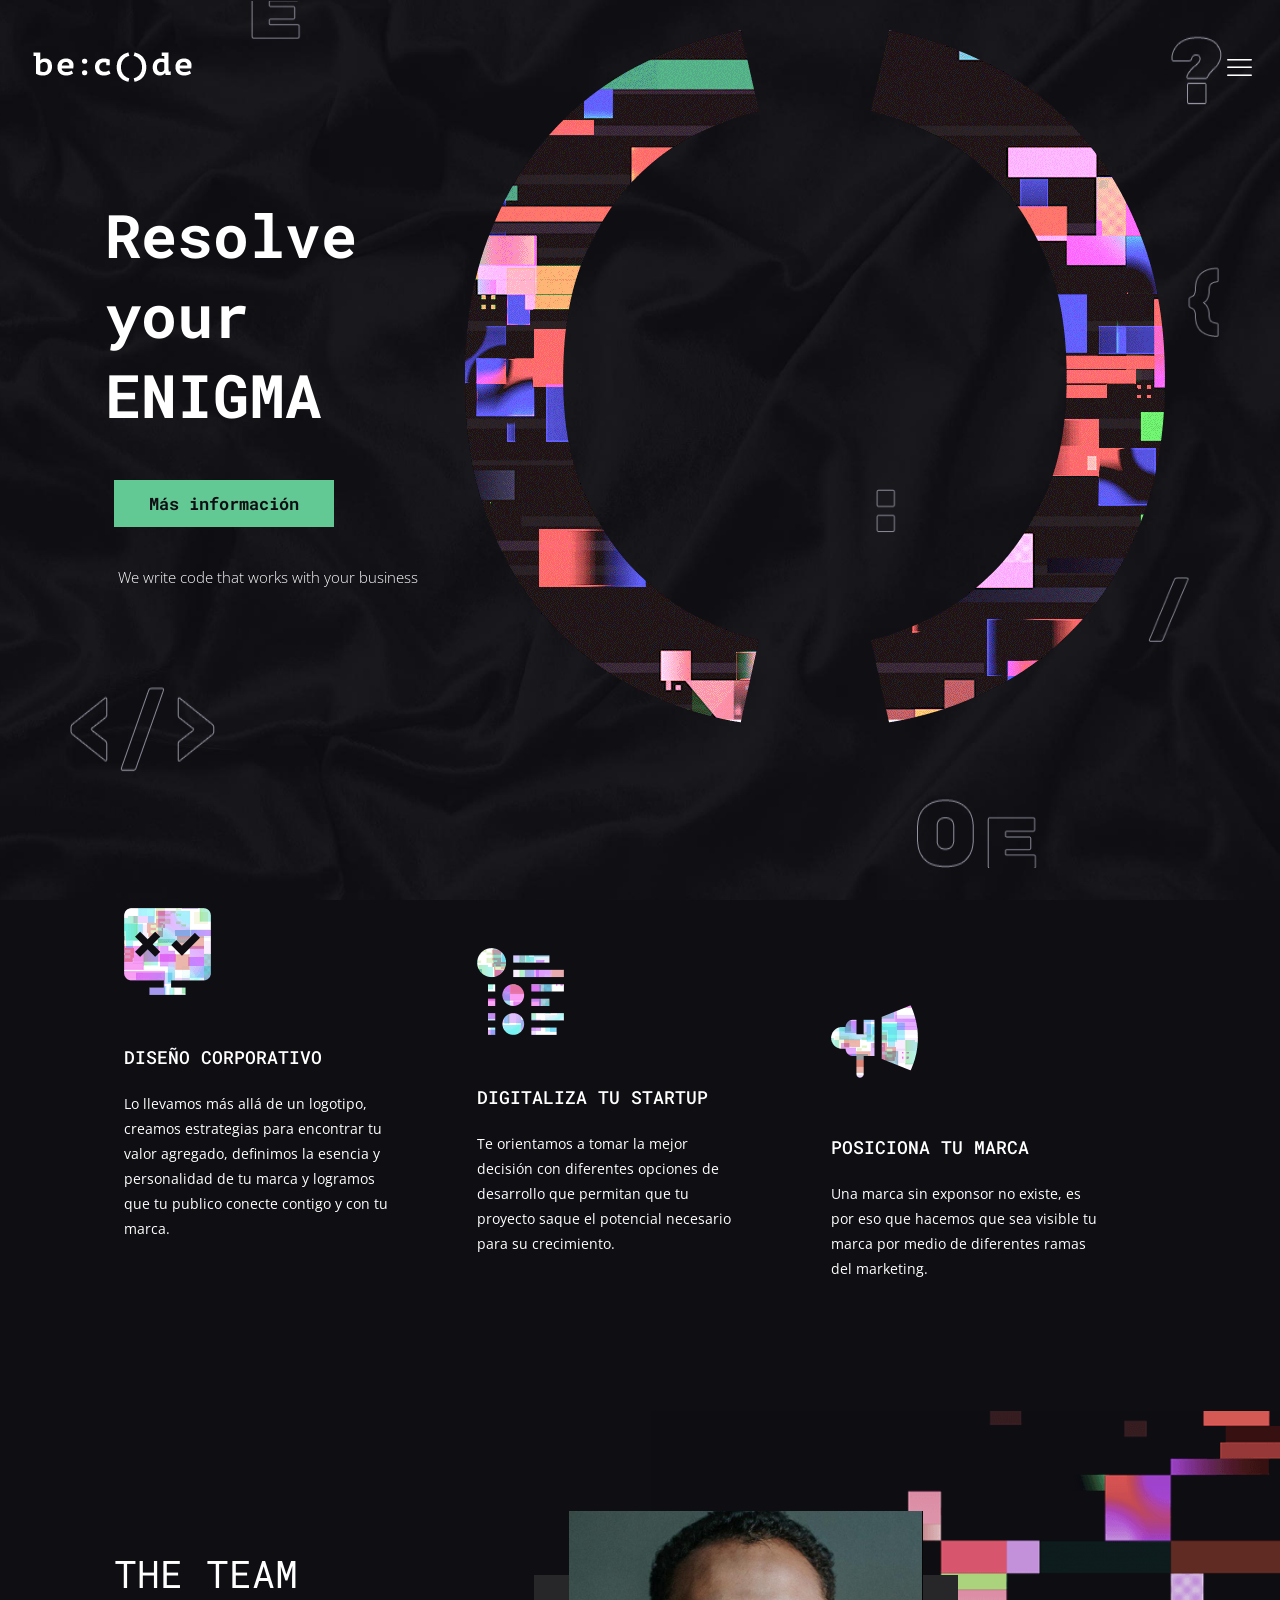
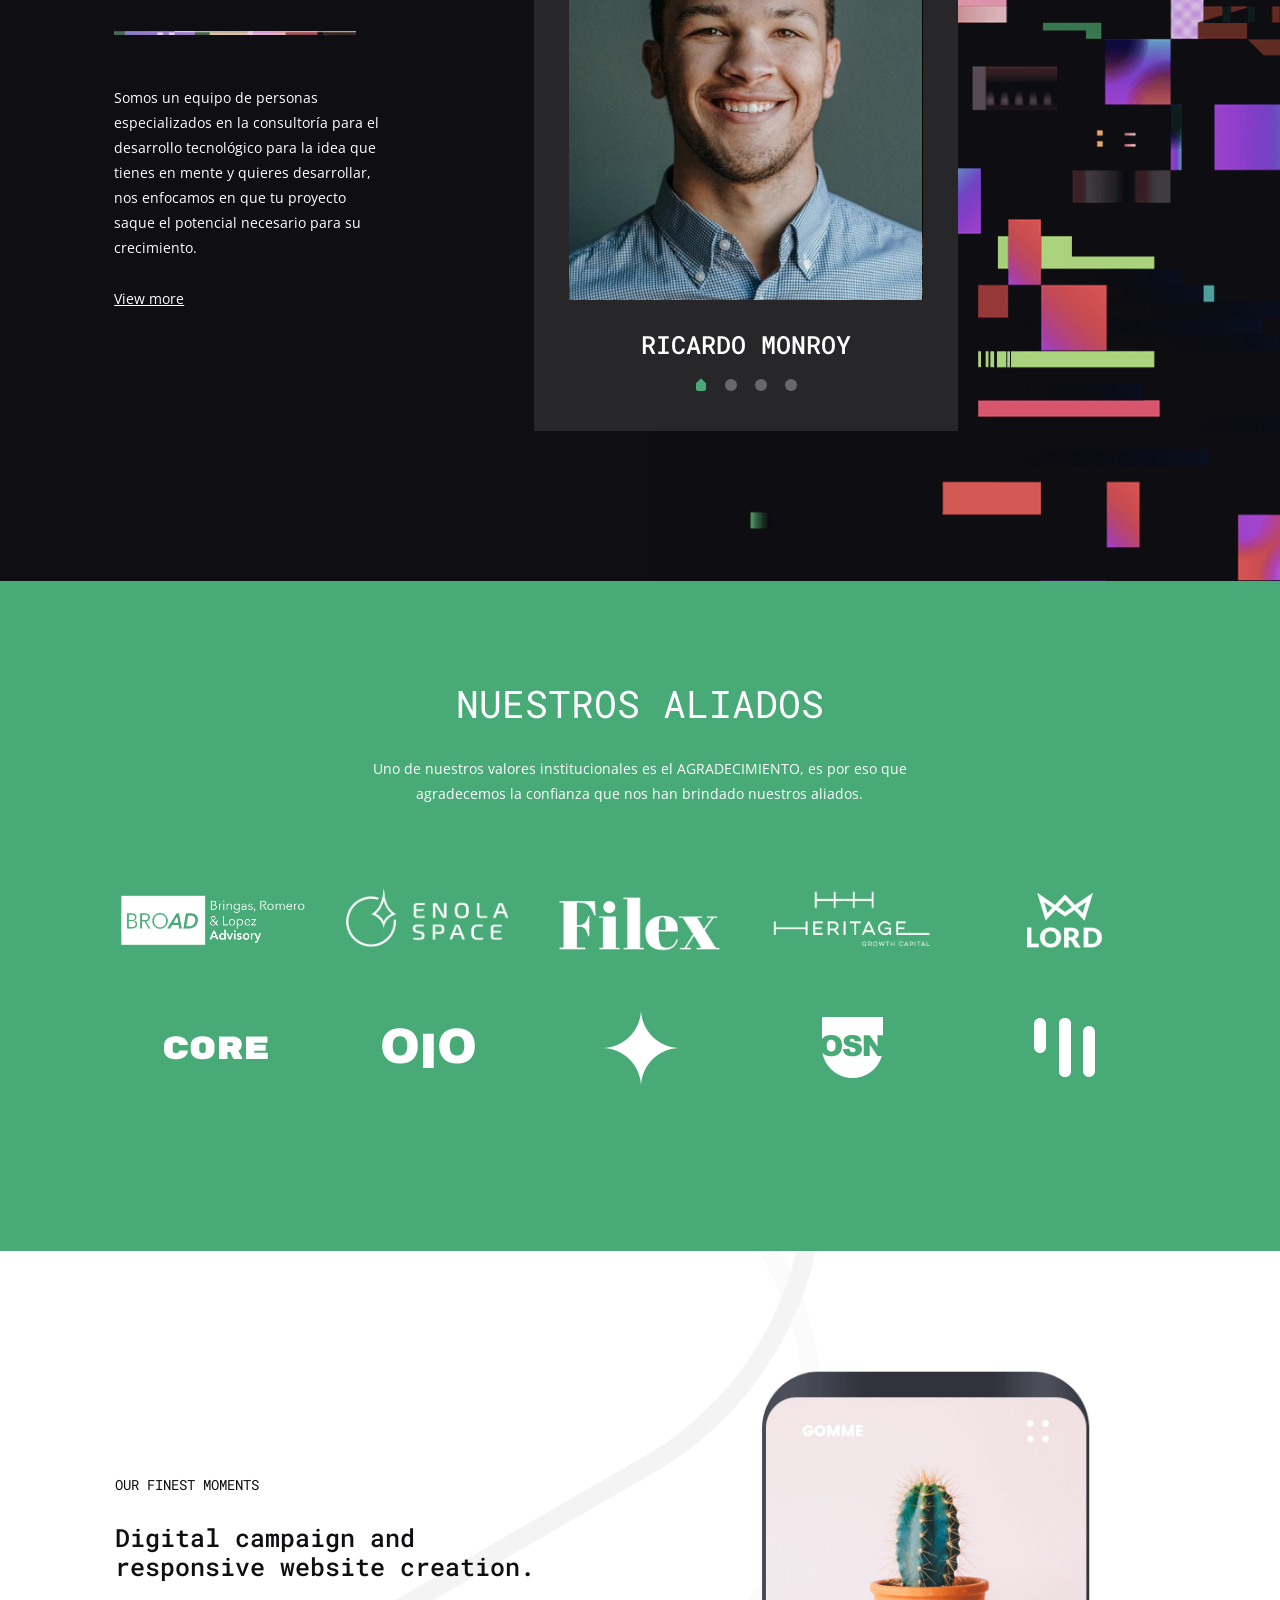
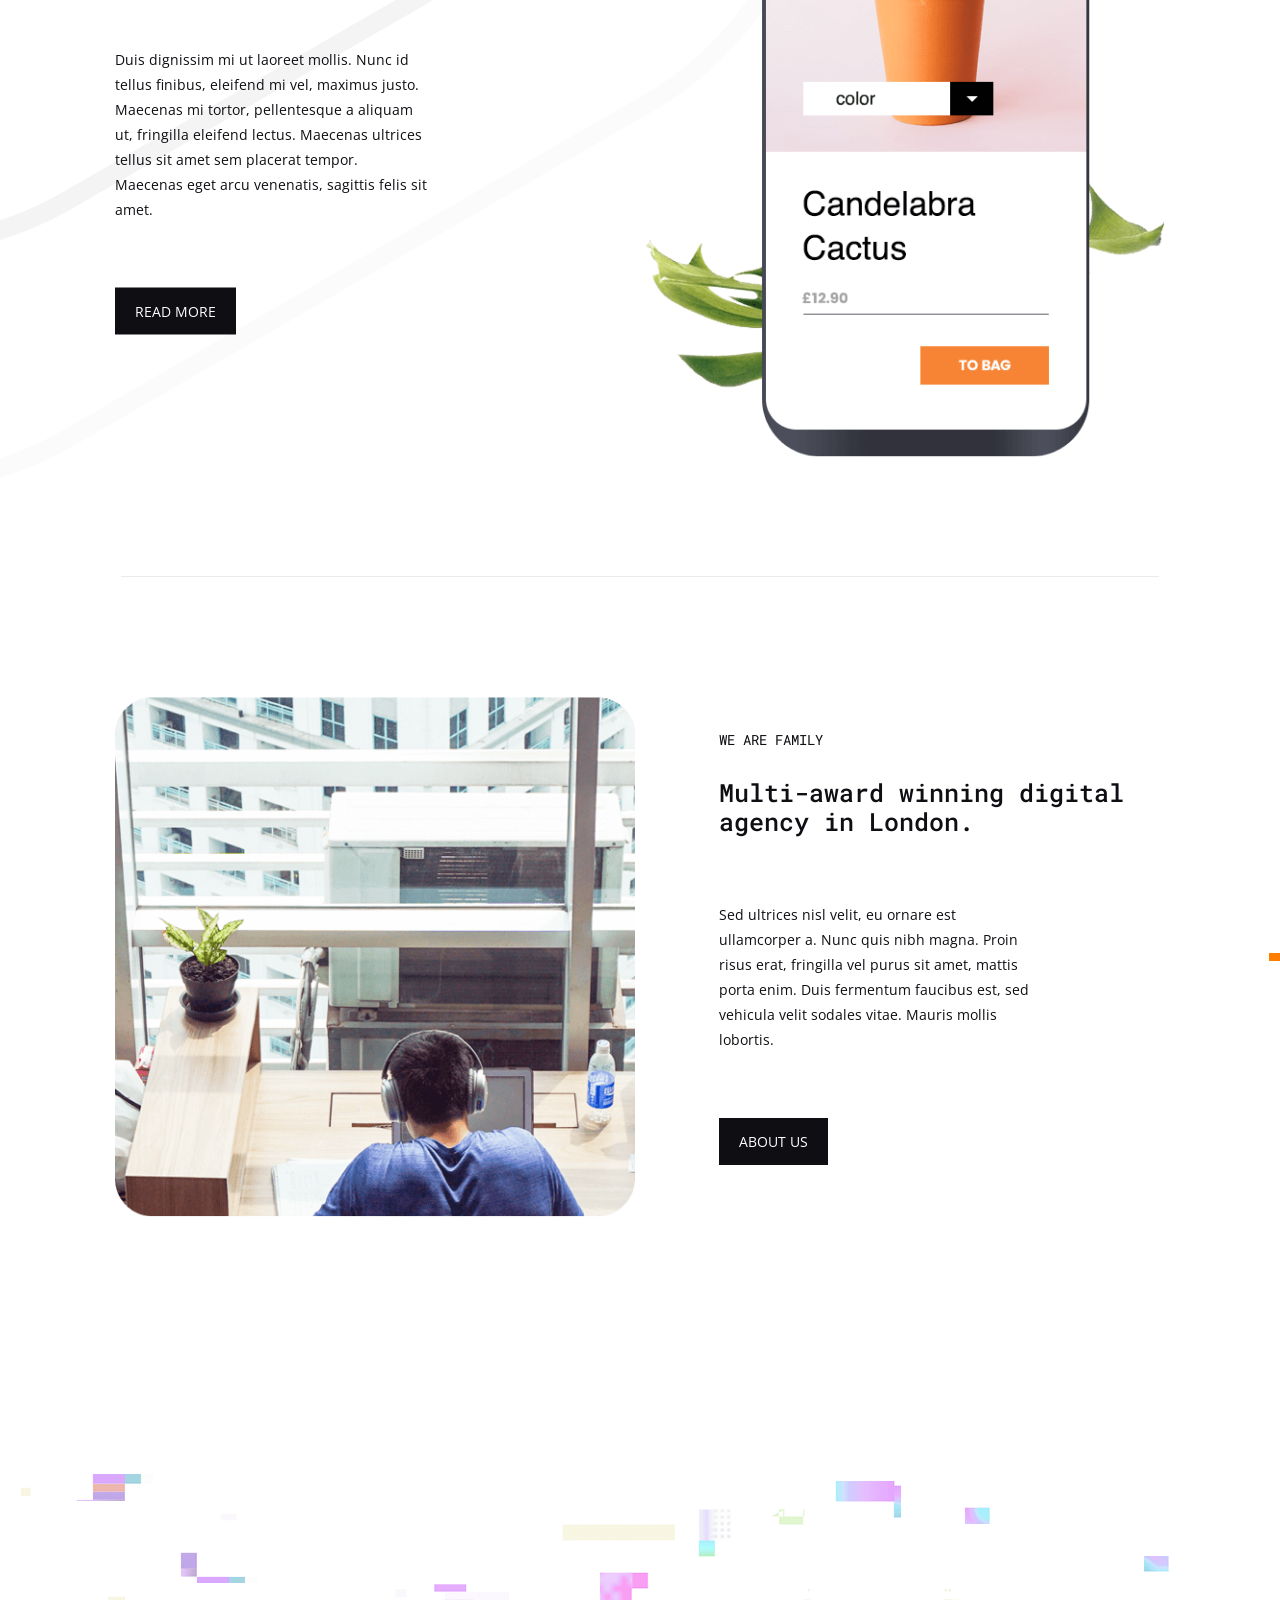
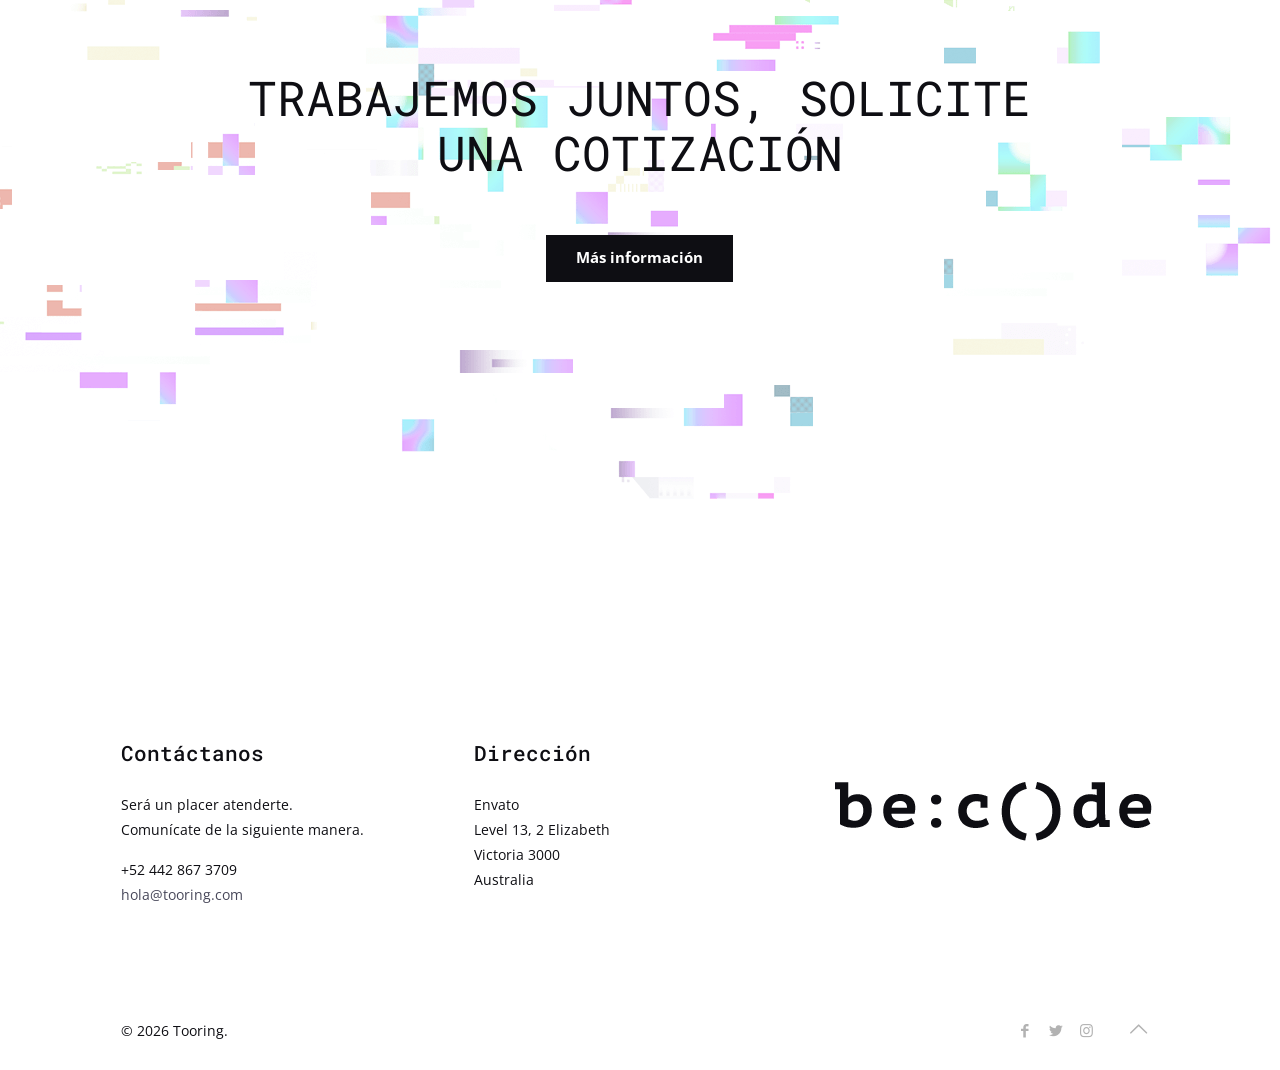
==== commit 183e88da: "añadimos textos e imagenes de la empresa" ====
--- a/index-code2.html
+++ b/index-code2.html
@@ -11,7 +11,7 @@
 
     <!-- Basic Page Needs -->
     <meta charset="utf-8">
-    <title>Be</title>
+    <title>Tooring</title>
     <meta name="description" content="">
     <meta name="author" content="">
 
@@ -30,9 +30,9 @@
 
     <!-- CSS -->
     <link rel='stylesheet' href='css/global.css'>
+    <link rel='stylesheet' href='css/custom.css'>
     <link rel='stylesheet' href='content/code2/css/structure.css'>
     <link rel='stylesheet' href='content/code2/css/code2.css'>
-    <link rel='stylesheet' href='content/code2/css/custom.css'>
 
     <!-- Revolution Slider -->
     <link rel="stylesheet" href="plugins/rs-plugin-5.3.1/css/settings.css">
@@ -55,19 +55,16 @@
                                     <nav id="menu">
                                         <ul id="menu-menu" class="menu menu-main">
                                             <li class=" current-menu-item page_item current_page_item">
-                                                <a href="index-code2.html"><span>Home</span></a>
+                                                <a href="index-code2.html"><span>Inicio</span></a>
                                             </li>
                                             <li>
-                                                <a href="content/code2/about.html"><span>About us</span></a>
+                                                <a href="content/code2/about.html"><span>Nosotros</span></a>
                                             </li>
                                             <li>
-                                                <a href="content/code2/services.html"><span>Services</span></a>
+                                                <a href="content/code2/services.html"><span>Servicios</span></a>
                                             </li>
                                             <li>
-                                                <a href="content/code2/hire-us.html"><span>Hire us!</span></a>
-                                            </li>
-                                            <li>
-                                                <a target="_blank" href="http://bit.ly/1M6lijQ"><span><u>Buy now</u></span></a>
+                                                <a href="content/code2/hire-us.html"><span>Contacto!</span></a>
                                             </li>
                                         </ul>
                                     </nav><a class="responsive-menu-toggle" href="#"><i class="icon-menu-fine"></i></a>
@@ -95,20 +92,19 @@
                                         data-textAlign="['inherit','inherit','inherit','inherit']" data-paddingtop="[0,0,0,0]" data-paddingright="[0,0,0,0]" data-paddingbottom="[0,0,0,0]" data-paddingleft="[0,0,0,0]" style="z-index: 7;"><img src="content/code2/images/code2-slider-bg1.png" data-ww="full-proportional" data-hh="full-proportional">
                                     </div>
                                     <div class="tp-caption tp-resizeme" id="slide-1-layer-3" data-x="35" data-y="155" data-width="['auto']" data-height="['auto']" data-type="text" data-responsive_offset="on" data-frames='[{"delay":10,"speed":410,"frame":"0","from":"opacity:0;","to":"o:1;","ease":"Power3.easeInOut"},{"delay":"wait","speed":310,"frame":"999","to":"opacity:0;","ease":"Power3.easeInOut"}]'
-                                        data-textAlign="['inherit','inherit','inherit','inherit']" data-paddingtop="[0,0,0,0]" data-paddingright="[0,0,0,0]" data-paddingbottom="[0,0,0,0]" data-paddingleft="[0,0,0,0]" style="z-index: 8; white-space: nowrap; font-size: 60px; line-height: 68px; font-weight: 700; color: #fff; letter-spacing: 0px;font-family:Roboto Mono;">
-                                        We write
-                                        <br> code that works with
-                                        <br> your business
+                                        data-textAlign="['inherit','inherit','inherit','inherit']" data-paddingtop="[40,0,0,0]" data-paddingright="[0,0,0,0]" data-paddingbottom="[0,0,0,0]" data-paddingleft="[0,0,0,0]" style="z-index: 8; white-space: nowrap; font-size: 60px; line-height: 80px; font-weight: 700; color: #fff; letter-spacing: 0px;font-family:Roboto Mono;">
+                                        Resolve 
+                                        <br> your 
+                                        <br> ENIGMA
                                     </div>
                                     <div class="tp-caption rev-btn" id="slide-1-layer-5" data-x="44" data-y="480" data-width="['auto']" data-height="['auto']" data-type="button" data-actions='[{"event":"click","action":"scrollbelow","offset":"-85px","delay":"100","speed":"700","ease":"Linear.easeNone"}]'
                                         data-responsive_offset="on" data-frames='[{"delay":10,"speed":430,"frame":"0","from":"opacity:0;","to":"o:1;","ease":"Power3.easeInOut"},{"delay":"wait","speed":310,"frame":"999","to":"opacity:0;","ease":"Power3.easeInOut"},{"frame":"hover","speed":"0","ease":"Linear.easeNone","to":"o:1;rX:0;rY:0;rZ:0;z:0;","style":"c:rgba(0,0,0,1);bg:rgba(255,255,255,1);bs:solid;bw:0 0 0 0;"}]'
                                         data-textAlign="['inherit','inherit','inherit','inherit']" data-paddingtop="[15,15,15,15]" data-paddingright="[35,35,35,35]" data-paddingbottom="[15,15,15,15]" data-paddingleft="[35,35,35,35]" style="z-index: 9; white-space: nowrap; font-size: 17px; line-height: 17px; font-weight: 700; color: #101014; letter-spacing: px;font-family:Roboto Mono;background-color:rgb(99,201,148);border-color:rgba(0,0,0,1);outline:none;box-shadow:none;box-sizing:border-box;-moz-box-sizing:border-box;-webkit-box-sizing:border-box;cursor:pointer;">
-                                        View more details
+                                        Más información
                                     </div>
                                     <div class="tp-caption tp-resizeme" id="slide-1-layer-6" data-x="48" data-y="566" data-width="['auto']" data-height="['auto']" data-type="text" data-responsive_offset="on" data-frames='[{"delay":10,"speed":430,"frame":"0","from":"opacity:0;","to":"o:1;","ease":"Power3.easeInOut"},{"delay":"wait","speed":310,"frame":"999","to":"opacity:0;","ease":"Power3.easeInOut"}]'
                                         data-textAlign="['inherit','inherit','inherit','inherit']" data-paddingtop="[0,0,0,0]" data-paddingright="[0,0,0,0]" data-paddingbottom="[0,0,0,0]" data-paddingleft="[0,0,0,0]" style="z-index: 10; white-space: nowrap; font-size: 15px; line-height: 22px; font-weight: 300; color: #fff; letter-spacing: 0px;font-family:open sans;">
-                                        Lorem ipsum dolor sit amet, consectetulorem ipsum
-                                        <br> quia dolor sit amet consectetu
+                                        We write code that works with your business
                                     </div>
                                 </li>
                             </ul>
@@ -134,11 +130,10 @@
                                         </div>
                                         <div class="column mcb-column five-sixth column_column">
                                             <div class="column_attr clearfix">
-                                                <h5>Setting goals</h5>
+                                                <h5>DISEÑO CORPORATIVO</h5>
                                                 <hr class="no_line" style="margin: 0 auto 5px;">
                                                 <p>
-                                                    Ut ultricies imperdiet sodales. Aliquam fringilla aliquam ex sit amet elementum. <b>Proin bibendum</b> sollicitudin feugiat. Curabitur ut egestas justo, vitae molestie ante. Integer magna purus, commodo
-                                                    in diam nec, pretium auctor sapien.
+                                                    Lo llevamos más allá de un logotipo, creamos estrategias para encontrar tu valor agregado, definimos la esencia y personalidad de tu marca y logramos que tu publico conecte contigo y con tu marca.
                                                 </p>
                                             </div>
                                         </div>
@@ -154,11 +149,10 @@
                                         </div>
                                         <div class="column mcb-column five-sixth column_column">
                                             <div class="column_attr clearfix">
-                                                <h5>Coding & testing</h5>
+                                                <h5>DIGITALIZA TU STARTUP</h5>
                                                 <hr class="no_line" style="margin: 0 auto 5px;">
                                                 <p>
-                                                    Ut ultricies imperdiet sodales. Aliquam fringilla aliquam ex sit amet elementum. <b>Proin bibendum</b> sollicitudin feugiat. Curabitur ut egestas justo, vitae molestie ante. Integer magna purus, commodo
-                                                    in diam nec, pretium auctor sapien.
+                                                    Te orientamos a tomar la mejor decisión con diferentes opciones de desarrollo que permitan que tu proyecto saque el potencial necesario para su crecimiento.
                                                 </p>
                                             </div>
                                         </div>
@@ -174,11 +168,10 @@
                                         </div>
                                         <div class="column mcb-column five-sixth column_column">
                                             <div class="column_attr clearfix">
-                                                <h5>Deployment</h5>
+                                                <h5>POSICIONA TU MARCA</h5>
                                                 <hr class="no_line" style="margin: 0 auto 5px;">
                                                 <p>
-                                                    Ut ultricies imperdiet sodales. Aliquam fringilla aliquam ex sit amet elementum. <b>Proin bibendum</b> sollicitudin feugiat. Curabitur ut egestas justo, vitae molestie ante. Integer magna purus, commodo
-                                                    in diam nec, pretium auctor sapien.
+                                                    Una marca sin exponsor no existe, es por eso que hacemos que sea visible tu marca por medio de diferentes ramas del marketing.
                                                 </p>
                                             </div>
                                         </div>
@@ -192,7 +185,7 @@
                                     <div class="mcb-wrap-inner">
                                         <div class="column mcb-column one column_column column-margin-20px">
                                             <div class="column_attr clearfix">
-                                                <h2>The team</h2>
+                                                <h2>THE TEAM</h2>
                                             </div>
                                         </div>
                                         <div class="column mcb-column one column_image">
@@ -204,7 +197,7 @@
                                         <div class="column mcb-column two-third column_column">
                                             <div class="column_attr clearfix">
                                                 <p>
-                                                    Lorem ipsum dolor sit amet, consectetur adipisicing elit, sed do eiusmod tempor incididunt ut labore et dolore magna aliqua. Ut enim ad minim veniam, quis nostrud exercitation ullamco laboris nisi ut aliquip ex ea comm
+                                                    Somos un equipo de personas especializados en la consultoría para el desarrollo tecnológico para la idea que tienes en mente y quieres desarrollar, nos enfocamos en que tu proyecto saque el potencial necesario para su crecimiento.
                                                 </p>
                                                 <hr class="no_line" style="margin: 0 auto 10px;">
                                                 <a href="#" style="color:#fff;"><u>View more</u></a>
@@ -218,13 +211,16 @@
                                             <div class="content_slider description flat hide-arrows">
                                                 <ul class="content_slider_ul">
                                                     <li class="content_slider_li_1"><img src="content/code2/images/code2-staff-3-780x860.jpg" class="scale-with-grid wp-post-image" alt>
-                                                        <h3 class="title">Robert Candy</h3>
+                                                        <h3 class="title">RICARDO MONROY</h3>
                                                     </li>
                                                     <li class="content_slider_li_2"><img src="content/code2/images/code2-staff-2-780x860.jpg" class="scale-with-grid wp-post-image" alt>
-                                                        <h3 class="title">Liroy Jenkins</h3>
+                                                        <h3 class="title">PAMELA PÉREZ</h3>
                                                     </li>
                                                     <li class="content_slider_li_3"><img src="content/code2/images/code2-staff-1-780x860.jpg" class="scale-with-grid wp-post-image" alt>
-                                                        <h3 class="title">Bob Bobson</h3>
+                                                        <h3 class="title">ANTONIO BEDOLLA</h3>
+                                                    </li>
+                                                    <li class="content_slider_li_3"><img src="content/code2/images/code2-staff-1-780x860.jpg" class="scale-with-grid wp-post-image" alt>
+                                                        <h3 class="title">GUILLERMO MONTERO</h3>
                                                     </li>
                                                 </ul>
                                                 <div class="slider_pager slider_pagination"></div>
@@ -245,10 +241,10 @@
                                         </div>
                                         <div class="column mcb-column three-fifth column_column">
                                             <div class="column_attr clearfix align_center">
-                                                <h2>Clients & partners</h2>
+                                                <h2>NUESTROS ALIADOS</h2>
                                                 <hr class="no_line" style="margin: 0 auto 15px;">
                                                 <p>
-                                                    Vivamus in diam turpis. In condimentum maximus tristique. Maecenas non laoreet odio. Fusce lobortis porttitor purus, vel vestibulum libero pharetra vel.
+                                                    Uno de nuestros valores institucionales es el AGRADECIMIENTO, es por eso que agradecemos la confianza que nos han brindado nuestros aliados.
                                                 </p>
                                                 <hr class="no_line" style="margin: 0 auto 10px;">
                                             </div>
@@ -257,226 +253,173 @@
                                 </div>
                                 <div class="wrap mcb-wrap one valign-top clearfix">
                                     <div class="mcb-wrap-inner">
-                                        <div class="column mcb-column one-sixth column_image">
-                                            <div class="image_frame image_item no_link scale-with-grid aligncenter no_border">
-                                                <div class="image_wrapper"><img class="scale-with-grid" src="content/code2/images/code2-client5.png">
-                                                </div>
-                                            </div>
-                                        </div>
-                                        <div class="column mcb-column one-sixth column_image">
-                                            <div class="image_frame image_item no_link scale-with-grid aligncenter no_border">
-                                                <div class="image_wrapper"><img class="scale-with-grid" src="content/code2/images/code2-client12.png">
-                                                </div>
-                                            </div>
-                                        </div>
-                                        <div class="column mcb-column one-sixth column_image">
-                                            <div class="image_frame image_item no_link scale-with-grid aligncenter no_border">
-                                                <div class="image_wrapper"><img class="scale-with-grid" src="content/code2/images/code2-client1.png">
-                                                </div>
-                                            </div>
-                                        </div>
-                                        <div class="column mcb-column one-sixth column_image">
-                                            <div class="image_frame image_item no_link scale-with-grid aligncenter no_border">
-                                                <div class="image_wrapper"><img class="scale-with-grid" src="content/code2/images/code2-client2.png">
-                                                </div>
-                                            </div>
-                                        </div>
-                                        <div class="column mcb-column one-sixth column_image">
+                                        <div class="column mcb-column one-fifth column_image heigth_img">
+                                            <div class="image_frame image_item no_link scale-with-grid aligncenter no_border">
+                                                <div class="image_wrapper"><img class="scale-with-grid" src="content/code2/images/clientes/broad.png">
+                                                </div>
+                                            </div>
+                                        </div>
+                                        <div class="column mcb-column one-fifth column_image heigth_img">
+                                            <div class="image_frame image_item no_link scale-with-grid aligncenter no_border">
+                                                <div class="image_wrapper"><img class="scale-with-grid" src="content/code2/images/clientes/enola.png">
+                                                </div>
+                                            </div>
+                                        </div>
+                                        <div class="column mcb-column one-fifth column_image heigth_img">
+                                            <div class="image_frame image_item no_link scale-with-grid aligncenter no_border">
+                                                <div class="image_wrapper"><img class="scale-with-grid" src="content/code2/images/clientes/filex.png">
+                                                </div>
+                                            </div>
+                                        </div>
+                                        <div class="column mcb-column one-fifth column_image heigth_img">
+                                            <div class="image_frame image_item no_link scale-with-grid aligncenter no_border">
+                                                <div class="image_wrapper"><img class="scale-with-grid" src="content/code2/images/clientes/heritage.png">
+                                                </div>
+                                            </div>
+                                        </div>
+                                        <div class="column mcb-column one-fifth column_image heigth_img">
                                             <div class="image_frame image_item no_link scale-with-grid aligncenter no_border">
                                                 <div class="image_wrapper"><img class="scale-with-grid" src="content/code2/images/code2-client3.png">
-                                                </div>
-                                            </div>
-                                        </div>
-                                        <div class="column mcb-column one-sixth column_image">
-                                            <div class="image_frame image_item no_link scale-with-grid aligncenter no_border">
-                                                <div class="image_wrapper"><img class="scale-with-grid" src="content/code2/images/code2-client4.png">
                                                 </div>
                                             </div>
                                         </div>
                                         <div class="column mcb-column one column_divider">
                                             <hr class="no_line">
                                         </div>
-                                        <div class="column mcb-column one-sixth column_image">
+                                        <div class="column mcb-column one-fifth column_image">
                                             <div class="image_frame image_item no_link scale-with-grid aligncenter no_border">
                                                 <div class="image_wrapper"><img class="scale-with-grid" src="content/code2/images/code2-client6.png">
                                                 </div>
                                             </div>
                                         </div>
-                                        <div class="column mcb-column one-sixth column_image">
+                                        <div class="column mcb-column one-fifth column_image">
                                             <div class="image_frame image_item no_link scale-with-grid aligncenter no_border">
                                                 <div class="image_wrapper"><img class="scale-with-grid" src="content/code2/images/code2-client8.png">
                                                 </div>
                                             </div>
                                         </div>
-                                        <div class="column mcb-column one-sixth column_image">
+                                        <div class="column mcb-column one-fifth column_image">
                                             <div class="image_frame image_item no_link scale-with-grid aligncenter no_border">
                                                 <div class="image_wrapper"><img class="scale-with-grid" src="content/code2/images/code2-client9.png">
                                                 </div>
                                             </div>
                                         </div>
-                                        <div class="column mcb-column one-sixth column_image">
+                                        <div class="column mcb-column one-fifth column_image">
                                             <div class="image_frame image_item no_link scale-with-grid aligncenter no_border">
                                                 <div class="image_wrapper"><img class="scale-with-grid" src="content/code2/images/code2-client10.png">
                                                 </div>
                                             </div>
                                         </div>
-                                        <div class="column mcb-column one-sixth column_image">
+                                        <div class="column mcb-column one-fifth column_image">
                                             <div class="image_frame image_item no_link scale-with-grid aligncenter no_border">
                                                 <div class="image_wrapper"><img class="scale-with-grid" src="content/code2/images/code2-client11.png">
                                                 </div>
                                             </div>
                                         </div>
-                                        <div class="column mcb-column one-sixth column_image">
-                                            <div class="image_frame image_item no_link scale-with-grid aligncenter no_border">
-                                                <div class="image_wrapper"><img class="scale-with-grid" src="content/code2/images/7.png">
-                                                </div>
-                                            </div>
-                                        </div>
                                     </div>
                                 </div>
                             </div>
                         </div>
-                        <div class="section mcb-section" style="padding-top:125px;padding-bottom:100px;background-color:#ffffff">
-                            <div class="section_wrapper mcb-section-inner">
-                                <div class="wrap mcb-wrap one valign-top clearfix">
-                                    <div class="mcb-wrap-inner">
-                                        <div class="column mcb-column one column_column column-margin-20px">
-                                            <div class="column_attr clearfix">
-                                                <h1>Awards & recommendations</h1>
-                                            </div>
-                                        </div>
-                                        <div class="column mcb-column one column_divider">
-                                            <hr class=" hr_color" style="margin: 0 auto 90px;">
-                                        </div>
-                                    </div>
-                                </div>
-                                <div class="wrap mcb-wrap one-third valign-top clearfix">
-                                    <div class="mcb-wrap-inner">
-                                        <div class="column mcb-column one column_column column-margin-30px">
-                                            <div class="column_attr clearfix">
-                                                <h5>Awards</h5>
-                                            </div>
-                                        </div>
-                                        <div class="column mcb-column one column_column">
-                                            <div class="column_attr clearfix">
-                                                <h4>NESO International
-                                                    <br> Award Festival</h4>
-                                                <p>
-                                                    2018, Boston, Best ecommerce UK
-                                                </p>
-                                            </div>
-                                        </div>
-                                        <div class="column mcb-column one column_column">
-                                            <div class="column_attr clearfix">
-                                                <h4>NESO International
-                                                    <br> Award Festival</h4>
-                                                <p>
-                                                    2018, Boston, Best ecommerce UK
-                                                </p>
-                                            </div>
-                                        </div>
-                                        <div class="column mcb-column one column_column">
-                                            <div class="column_attr clearfix">
-                                                <h4>NESO International
-                                                    <br> Award Festival</h4>
-                                                <p>
-                                                    2018, Boston, Best ecommerce UK
-                                                </p>
-                                            </div>
-                                        </div>
-                                    </div>
-                                </div>
-                                <div class="wrap mcb-wrap one-third valign-top clearfix" style="padding:0 1%">
-                                    <div class="mcb-wrap-inner">
-                                        <div class="column mcb-column one column_column column-margin-30px">
-                                            <div class="column_attr clearfix">
-                                                <h5>Recommendations</h5>
-                                            </div>
-                                        </div>
-                                        <div class="column mcb-column five-sixth column_column">
-                                            <div class="column_attr clearfix">
-                                                <p>
-                                                    Vivamus in diam turpis. In condimentum maximus tristique. Maecenas non laoreet odio. Fusce lobortis porttitor purus, vel vestibulum libero pharetra vel. Pellentesque lorem augue, fermentum nec nibh et, fringilla sollicitudin orci.
-                                                </p>
-                                                <p>
-                                                    <b>Mat Carnell</b>
-                                                    <br> CEO, Morenti
-                                                </p>
-                                            </div>
-                                        </div>
-                                        <div class="column mcb-column five-sixth column_column">
-                                            <div class="column_attr clearfix">
-                                                <p>
-                                                    In malesuada, tortor eget sodales mollis, mauris lectus hendrerit purus, porttitor finibus eros lorem eget mauris. Curabitur lacinia enim at ex blandit, vel pellentesque odio elementum.
-                                                </p>
-                                                <p>
-                                                    <b>George Corwell</b>
-                                                    <br> CEO, Morenti
-                                                </p>
-                                            </div>
-                                        </div>
-                                    </div>
-                                </div>
-                                <div class="wrap mcb-wrap one-third valign-top clearfix" style="padding:0 1%">
-                                    <div class="mcb-wrap-inner">
-                                        <div class="column mcb-column one column_column column-margin-30px">
-                                            <div class="column_attr clearfix">
-                                                <h5>Story</h5>
-                                            </div>
-                                        </div>
-                                        <div class="column mcb-column five-sixth column_column">
-                                            <div class="column_attr clearfix">
-                                                <p>
-                                                    Ut ultricies imperdiet sodales. Aliquam fringilla aliquam ex sit amet elementum. Proin bibendum sollicitudin feugiat. Curabitur ut egestas justo, vitae molestie ante. Integer magna purus, commodo in diam nec, pretium auctor sapien. Lorem ipsum dolor sit.
-                                                    <a href="content/code2/about.html"><u>Read more...</u></a>
-                                                </p>
-                                            </div>
-                                        </div>
-                                        <div class="column mcb-column one column_divider">
-                                            <hr class="no_line">
-                                        </div>
-                                        <div class="column mcb-column one-second column_column">
-                                            <div class="column_attr clearfix">
-                                                <h3>Vue.js</h3>
-                                            </div>
-                                        </div>
-                                        <div class="column mcb-column one-second column_column">
-                                            <div class="column_attr clearfix">
-                                                <h3>PHP</h3>
-                                            </div>
-                                        </div>
-                                        <div class="column mcb-column one-second column_column">
-                                            <div class="column_attr clearfix">
-                                                <h3>React</h3>
-                                            </div>
-                                        </div>
-                                        <div class="column mcb-column one-second column_column">
-                                            <div class="column_attr clearfix">
-                                                <h3>Ruby</h3>
-                                            </div>
-                                        </div>
-                                        <div class="column mcb-column one-second column_column">
-                                            <div class="column_attr clearfix">
-                                                <h3>Java</h3>
-                                            </div>
-                                        </div>
-                                    </div>
-                                </div>
-                            </div>
-                        </div>
+                       
+                        <div id="Content">
+                            <div class="content_wrapper clearfix">
+                                <div class="sections_group">
+                                    <div class="entry-content">
+                                        <div class="section mcb-section  equal-height-wrap" style="padding-top:120px; padding-bottom:80px; background-color:#FFFFFF; background-image:url(./content/company3/images/home_company3_sectionbg2.png); background-repeat:no-repeat; background-position:center top">
+                                            <div class="section_wrapper mcb-section-inner">
+                                                <div class="wrap mcb-wrap one-second valign-middle clearfix" style="padding:0 7% 0 0">
+                                                    <div class="mcb-wrap-inner">
+                                                        <div class="column mcb-column one column_column">
+                                                            <div class="column_attr clearfix">
+                                                                <h6>OUR FINEST MOMENTS</h6>
+                                                                <hr class="no_line" style="margin:0 auto 10px">
+                                                                <h3>Digital campaign and responsive website creation.</h3>
+                                                                <hr class="no_line" style="margin:0 auto 50px">
+                                                                <p style="margin-right: 30%;">
+                                                                    Duis dignissim mi ut laoreet mollis. Nunc id tellus finibus, eleifend mi vel, maximus justo. Maecenas mi tortor, pellentesque a aliquam ut, fringilla eleifend lectus. Maecenas ultrices tellus sit amet sem placerat tempor. Maecenas eget arcu venenatis,
+                                                                    sagittis felis sit amet.
+                                                                </p>
+                                                                <hr class="no_line" style="margin:0 auto 50px">
+                                                                <a class="button button_size_2 button_js" href="content/company3/works.html"><span class="button_label">READ MORE</span></a>
+                                                            </div>
+                                                        </div>
+                                                    </div>
+                                                </div>
+                                                <div class="wrap mcb-wrap one-second valign-middle clearfix">
+                                                    <div class="mcb-wrap-inner">
+                                                        <div class="column mcb-column one column_image">
+                                                            <div class="image_frame image_item no_link scale-with-grid aligncenter no_border">
+                                                                <div class="image_wrapper">
+                                                                    <img class="scale-with-grid" src="content/company3/images/home_company3_pic5.png">
+                                                                </div>
+                                                            </div>
+                                                        </div>
+                                                    </div>
+                                                </div>
+                                            </div>
+                                        </div>
+                                        <div class="section mcb-section" style="padding-top:0px; padding-bottom:0px; background-color:#FFFFFF;">
+                                            <div class="section_wrapper mcb-section-inner">
+                                                <div class="wrap mcb-wrap one valign-top clearfix">
+                                                    <div class="mcb-wrap-inner">
+                                                        <div class="column mcb-column one column_divider">
+                                                            <hr />
+                                                        </div>
+                                                    </div>
+                                                </div>
+                                            </div>
+                                        </div>
+                                        <div class="section mcb-section  equal-height-wrap" style="padding-top:120px; background-color:#FFFFFF; padding-bottom:80px; background-image:url(content/company3/images/home_company3_sectionbg3.png); background-repeat:no-repeat; background-position:center">
+                                            <div class="section_wrapper mcb-section-inner">
+                                                <div class="wrap mcb-wrap one-second valign-middle clearfix">
+                                                    <div class="mcb-wrap-inner">
+                                                        <div class="column mcb-column one column_image">
+                                                            <div class="image_frame image_item no_link scale-with-grid aligncenter no_border">
+                                                                <div class="image_wrapper">
+                                                                    <img class="scale-with-grid" src="content/company3/images/home_company3_pic6.png">
+                                                                </div>
+                                                            </div>
+                                                        </div>
+                                                    </div>
+                                                </div>
+                                                <div class="wrap mcb-wrap one-second valign-middle clearfix" style="padding:0 0 0 7%">
+                                                    <div class="mcb-wrap-inner">
+                                                        <div class="column mcb-column one column_column">
+                                                            <div class="column_attr clearfix">
+                                                                <h6>WE ARE FAMILY</h6>
+                                                                <hr class="no_line" style="margin:0 auto 10px">
+                                                                <h3>Multi-award winning digital agency in London.</h3>
+                                                                <hr class="no_line" style="margin:0 auto 50px">
+                                                                <p style="margin-right: 30%;">
+                                                                    Sed ultrices nisl velit, eu ornare est ullamcorper a. Nunc quis nibh magna. Proin risus erat, fringilla vel purus sit amet, mattis porta enim. Duis fermentum faucibus est, sed vehicula velit sodales vitae. Mauris mollis lobortis.
+                                                                </p>
+                                                                <hr class="no_line" style="margin:0 auto 50px">
+                                                                <a class="button button_size_2 button_js" href="content/company3/about.html"><span class="button_label">ABOUT US</span></a>
+                                                            </div>
+                                                        </div>
+                                                    </div>
+                                                </div>
+                                            </div>
+                                        </div>
+                
+                                    </div>
+                                </div>
+                            </div>
+                        </div>                        
+
                         <div class="section mcb-section full-screen" style="padding-top:175px;padding-bottom:150px;background-color:#fff;background-image:url(content/code2/images/code2-home-last-section-bg.png);background-repeat:no-repeat;background-position:center;">
                             <div class="section_wrapper mcb-section-inner">
                                 <div class="wrap mcb-wrap one valign-top clearfix">
                                     <div class="mcb-wrap-inner">
                                         <div class="column mcb-column one column_column">
                                             <div class="column_attr clearfix align_center">
-                                                <h1>Submit a project and
-                                                    <br> get a quote</h1>
+                                                <h1>TRABAJEMOS JUNTOS, SOLICITE
+                                                    <br> UNA COTIZACIÓN</h1>
                                             </div>
                                         </div>
                                         <div class="column mcb-column one column_button">
                                             <div class="button_align align_center">
-                                                <a class="button button_size_3 button_dark button_js" href="content/code2/hire-us.html"><span class="button_label"><strong>Submit a project</strong></span></a>
+                                                <a class="button button_size_3 button_dark button_js" href="content/code2/hire-us.html"><span class="button_label"><strong>Más información</strong></span></a>
                                             </div>
                                         </div>
                                     </div>
@@ -492,24 +435,24 @@
                 <div class="container">
                     <div class="column one-third">
                         <aside class="widget_text widget widget_custom_html">
-                            <h4>Contact us</h4>
+                            <h4>Contáctanos</h4>
                             <div class="textwidget custom-html-widget">
                                 <hr class="no_line" style="margin: 0 auto 10px;">
                                 <p>
-                                    Nullam viverra consectetuer
-                                    <br> quisque cursus et, porttitor risus.
+                                    Será un placer atenderte.
+                                    <br> Comunícate de la siguiente manera.
                                 </p>
                                 <p>
-                                    +61 (0) 3 8376 6284
+                                    +52 442 867 3709
                                     <br>
-                                    <a href="#">noreply@envato.com</a>
+                                    <a href="#">hola@tooring.com</a>
                                 </p>
                             </div>
                         </aside>
                     </div>
                     <div class="column one-third">
                         <aside class="widget_text widget widget_custom_html">
-                            <h4>Localization</h4>
+                            <h4>Dirección</h4>
                             <div class="textwidget custom-html-widget">
                                 <hr class="no_line" style="margin: 0 auto 10px;">
                                 <p>
@@ -538,20 +481,17 @@
                     <div class="column one">
                         <a id="back_to_top" class="button button_js" href><i class="icon-up-open-big"></i></a>
                         <div class="copyright">
-                            &copy; 2019 BeCode 2 - BeTheme. Muffin group - HTML by <a target="_blank" rel="nofollow" href="http://bit.ly/1M6lijQ">BeantownThemes</a>
+                            &copy; <span><script>document.write(new Date().getFullYear());</script></span> Tooring.
                         </div>
                         <ul class="social">
                             <li class="facebook">
-                                <a href="#"><i class="icon-facebook"></i></a>
+                                <a href="https://www.facebook.com/TooringMX"><i class="icon-facebook"></i></a>
                             </li>
                             <li class="twitter">
-                                <a href="#"><i class="icon-twitter"></i></a>
-                            </li>
-                            <li class="youtube">
-                                <a href="#"><i class="icon-play"></i></a>
+                                <a href="https://twitter.com/Tooring_20"><i class="icon-twitter"></i></a>
                             </li>
                             <li class="instagram">
-                                <a href="#"><i class="icon-instagram"></i></a>
+                                <a href="https://www.instagram.com/tooringmx/"><i class="icon-instagram"></i></a>
                             </li>
                         </ul>
                     </div>
@@ -569,16 +509,13 @@
         <div class="menu_wrapper"></div>
         <ul class="social">
             <li class="facebook">
-                <a href="#"><i class="icon-facebook"></i></a>
+                <a href="https://www.facebook.com/TooringMX"><i class="icon-facebook"></i></a>
             </li>
             <li class="twitter">
-                <a href="#"><i class="icon-twitter"></i></a>
-            </li>
-            <li class="youtube">
-                <a href="#"><i class="icon-play"></i></a>
+                <a href="https://twitter.com/Tooring_20"><i class="icon-twitter"></i></a>
             </li>
             <li class="instagram">
-                <a href="#"><i class="icon-instagram"></i></a>
+                <a href="https://www.instagram.com/tooringmx/"><i class="icon-instagram"></i></a>
             </li>
         </ul>
     </div>
--- a/css/custom.css
+++ b/css/custom.css
@@ -0,0 +1,8 @@
+.heigth_img {
+    width: auto;
+    height: 6rem !important;
+    display: flex;
+    align-items: center;
+    justify-content: center;
+    filter: grayscale(1) brightness(0) invert(1);
+}
